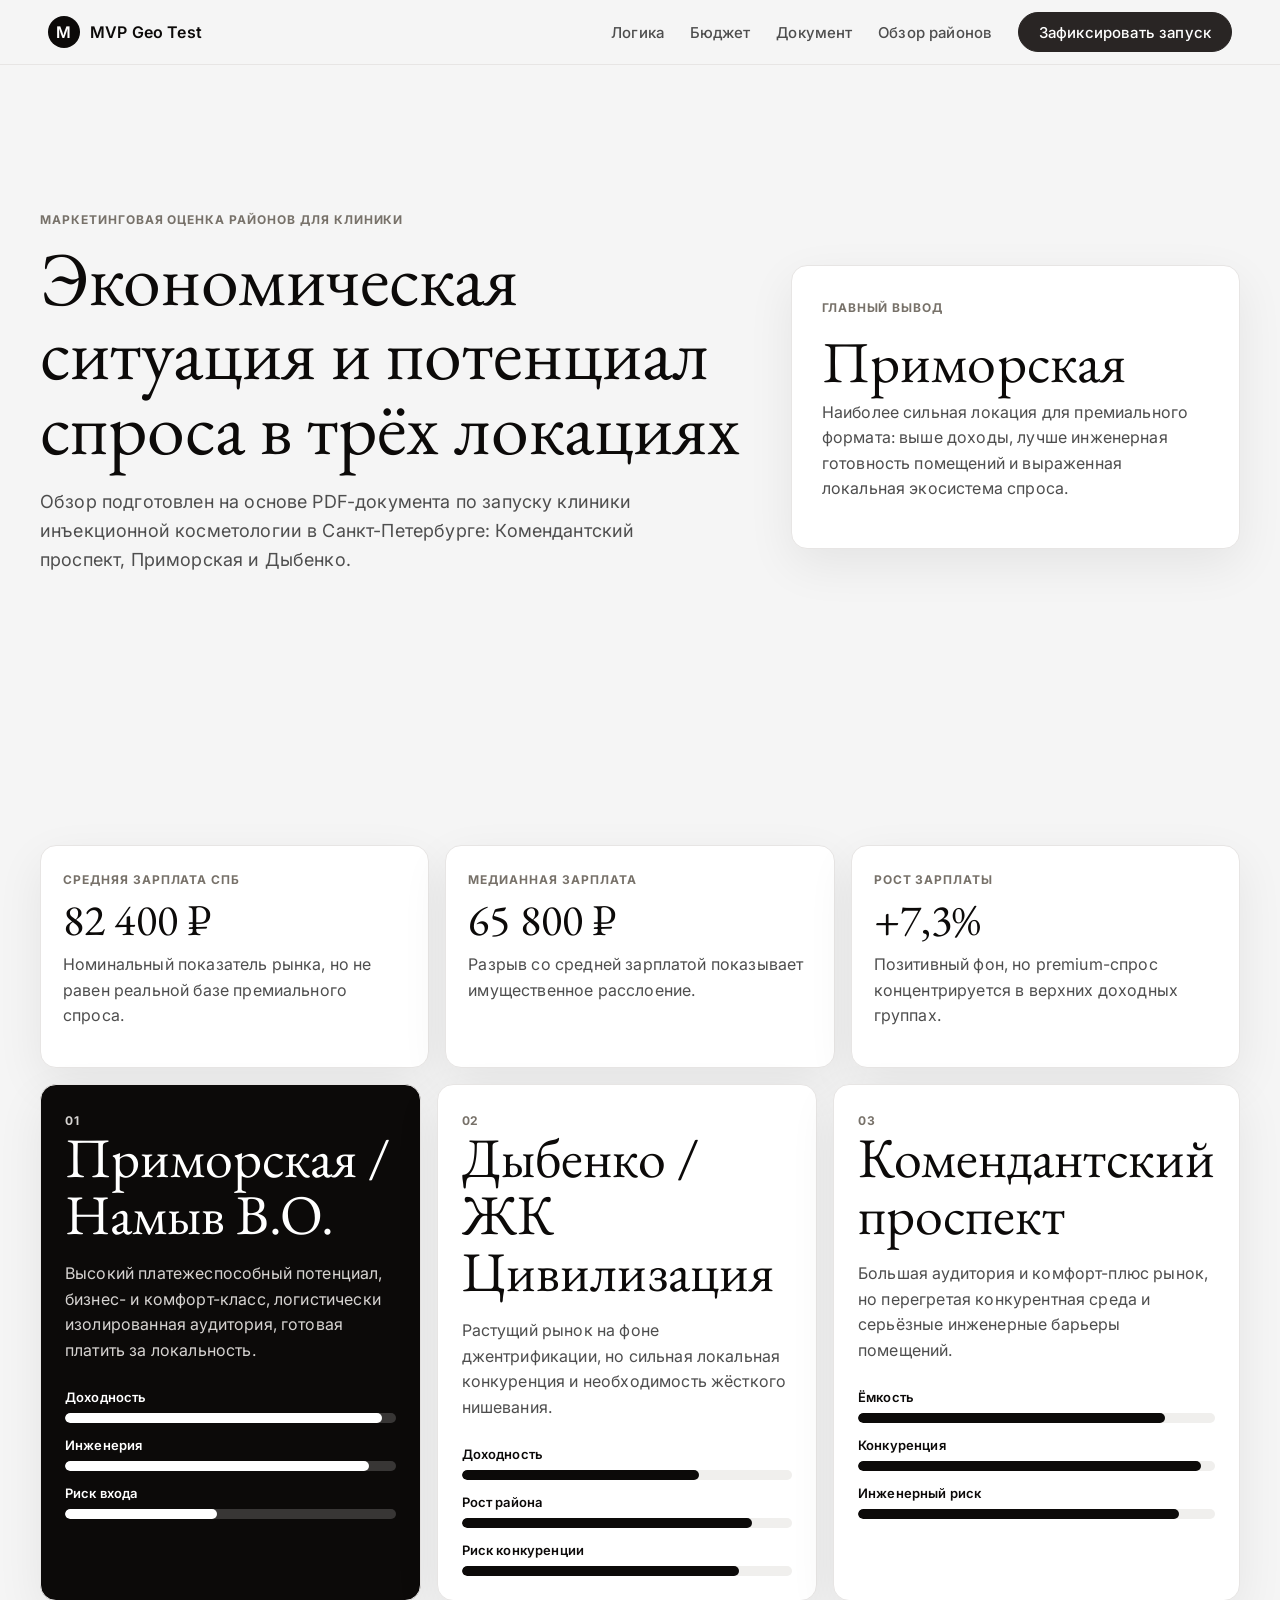
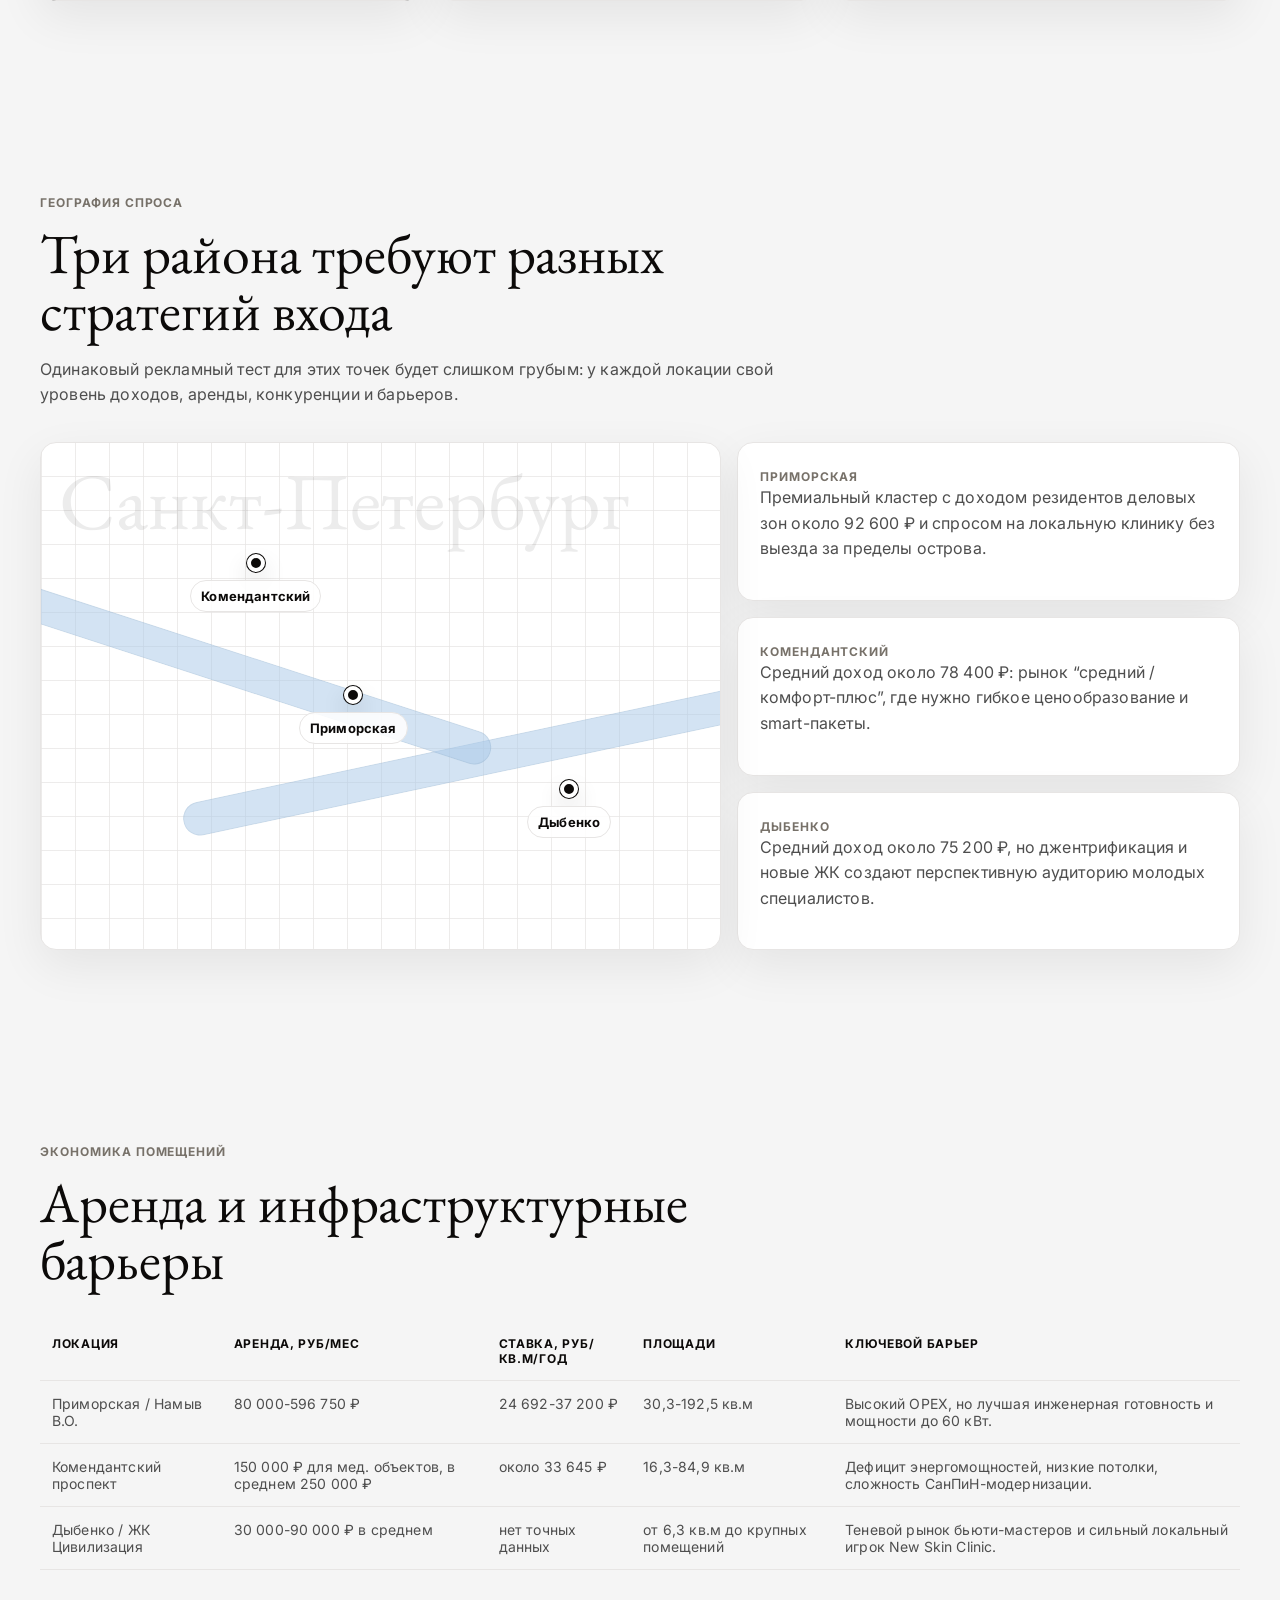
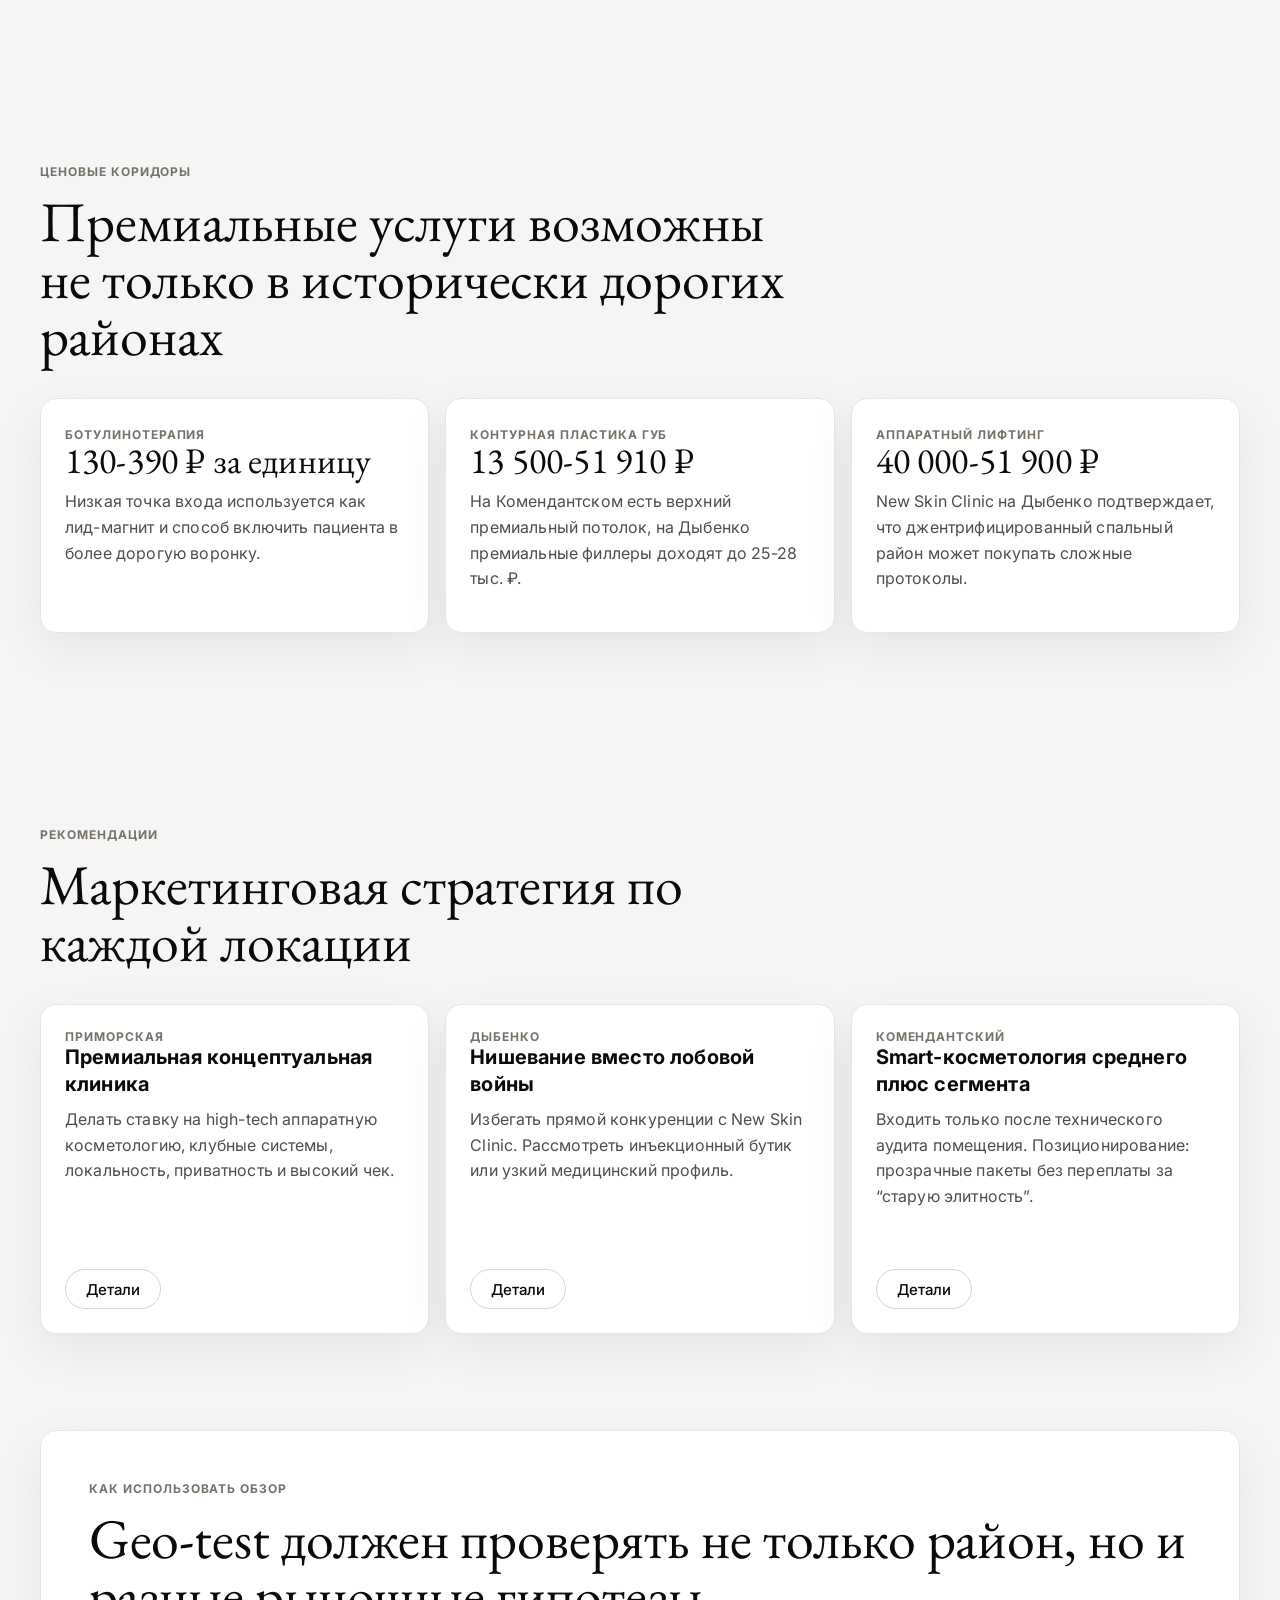
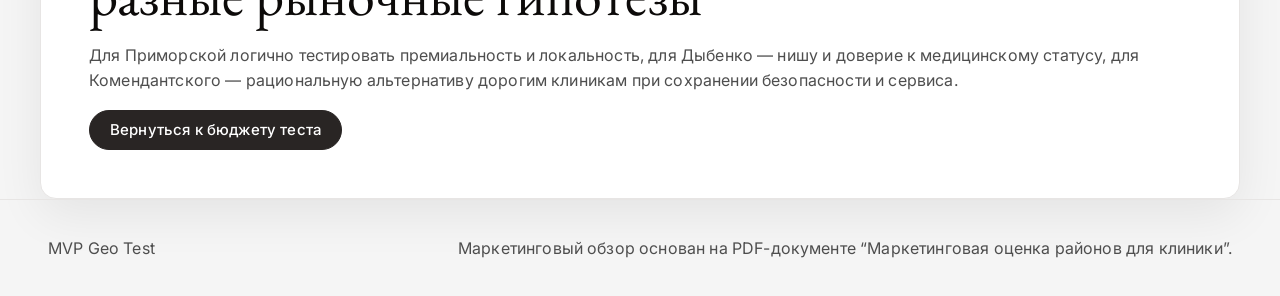
==== market-overview.html @ f010e382 "Add district market overview page" ====
<!doctype html>
<html lang="ru">
  <head>
    <meta charset="UTF-8" />
    <meta name="viewport" content="width=device-width, initial-scale=1.0" />
    <meta
      name="description"
      content="Маркетинговый обзор экономической ситуации в районах Санкт-Петербурга для запуска клиники: Комендантский проспект, Приморская, Дыбенко."
    />
    <title>Маркетинговый обзор районов | MVP Geo Test</title>
    <link rel="preconnect" href="https://fonts.googleapis.com" />
    <link rel="preconnect" href="https://fonts.gstatic.com" crossorigin />
    <link
      href="https://fonts.googleapis.com/css2?family=EB+Garamond:wght@400;500&family=Inter:wght@400;500;600;700&display=swap"
      rel="stylesheet"
    />
    <link rel="stylesheet" href="styles.css" />
  </head>
  <body>
    <header class="site-header">
      <a class="brand" href="index.html#top" aria-label="MVP Geo Test">
        <span class="brand-mark">M</span>
        <span>MVP Geo Test</span>
      </a>
      <button class="nav-toggle" type="button" aria-expanded="false" aria-controls="site-nav">
        <span></span>
        <span></span>
      </button>
      <nav id="site-nav" class="site-nav" aria-label="Главная навигация">
        <a href="index.html#logic">Логика</a>
        <a href="index.html#budget">Бюджет</a>
        <a href="index.html#project-doc">Документ</a>
        <a href="market-overview.html">Обзор районов</a>
        <a class="nav-cta" href="index.html#contact">Зафиксировать запуск</a>
      </nav>
    </header>

    <main>
      <section class="section-shell market-hero">
        <div>
          <p class="eyebrow">Маркетинговая оценка районов для клиники</p>
          <h1>Экономическая ситуация и потенциал спроса в трёх локациях</h1>
          <p class="hero-lead">
            Обзор подготовлен на основе PDF-документа по запуску клиники инъекционной косметологии
            в Санкт-Петербурге: Комендантский проспект, Приморская и Дыбенко.
          </p>
        </div>
        <aside class="market-score-card">
          <span class="badge">Главный вывод</span>
          <strong>Приморская</strong>
          <p>Наиболее сильная локация для премиального формата: выше доходы, лучше инженерная готовность помещений и выраженная локальная экосистема спроса.</p>
        </aside>
      </section>

      <section class="section-shell market-summary">
        <div class="market-kpis">
          <article>
            <span>Средняя зарплата СПб</span>
            <strong>82 400 ₽</strong>
            <p>Номинальный показатель рынка, но не равен реальной базе премиального спроса.</p>
          </article>
          <article>
            <span>Медианная зарплата</span>
            <strong>65 800 ₽</strong>
            <p>Разрыв со средней зарплатой показывает имущественное расслоение.</p>
          </article>
          <article>
            <span>Рост зарплаты</span>
            <strong>+7,3%</strong>
            <p>Позитивный фон, но premium-спрос концентрируется в верхних доходных группах.</p>
          </article>
        </div>

        <div class="district-rank">
          <article class="rank-card is-best">
            <span>01</span>
            <h2>Приморская / Намыв В.О.</h2>
            <p>Высокий платежеспособный потенциал, бизнес- и комфорт-класс, логистически изолированная аудитория, готовая платить за локальность.</p>
            <div class="rank-bars">
              <label>Доходность <i><em style="width: 96%"></em></i></label>
              <label>Инженерия <i><em style="width: 92%"></em></i></label>
              <label>Риск входа <i><em style="width: 46%"></em></i></label>
            </div>
          </article>
          <article class="rank-card">
            <span>02</span>
            <h2>Дыбенко / ЖК Цивилизация</h2>
            <p>Растущий рынок на фоне джентрификации, но сильная локальная конкуренция и необходимость жёсткого нишевания.</p>
            <div class="rank-bars">
              <label>Доходность <i><em style="width: 72%"></em></i></label>
              <label>Рост района <i><em style="width: 88%"></em></i></label>
              <label>Риск конкуренции <i><em style="width: 84%"></em></i></label>
            </div>
          </article>
          <article class="rank-card">
            <span>03</span>
            <h2>Комендантский проспект</h2>
            <p>Большая аудитория и комфорт-плюс рынок, но перегретая конкурентная среда и серьёзные инженерные барьеры помещений.</p>
            <div class="rank-bars">
              <label>Ёмкость <i><em style="width: 86%"></em></i></label>
              <label>Конкуренция <i><em style="width: 96%"></em></i></label>
              <label>Инженерный риск <i><em style="width: 90%"></em></i></label>
            </div>
          </article>
        </div>
      </section>

      <section class="section-shell market-map-section">
        <div class="section-heading">
          <p class="eyebrow">География спроса</p>
          <h2>Три района требуют разных стратегий входа</h2>
          <p>Одинаковый рекламный тест для этих точек будет слишком грубым: у каждой локации свой уровень доходов, аренды, конкуренции и барьеров.</p>
        </div>
        <div class="market-map-grid">
          <div class="spb-map market-map" aria-label="Карта районов маркетингового обзора">
            <div class="river river-main"></div>
            <div class="river river-branch"></div>
            <div class="map-pin pin-kom"><b></b><span>Комендантский</span></div>
            <div class="map-pin pin-prim"><b></b><span>Приморская</span></div>
            <div class="map-pin pin-dyb"><b></b><span>Дыбенко</span></div>
          </div>
          <div class="market-insights">
            <article>
              <span>Приморская</span>
              <p>Премиальный кластер с доходом резидентов деловых зон около 92 600 ₽ и спросом на локальную клинику без выезда за пределы острова.</p>
            </article>
            <article>
              <span>Комендантский</span>
              <p>Средний доход около 78 400 ₽: рынок “средний / комфорт-плюс”, где нужно гибкое ценообразование и smart-пакеты.</p>
            </article>
            <article>
              <span>Дыбенко</span>
              <p>Средний доход около 75 200 ₽, но джентрификация и новые ЖК создают перспективную аудиторию молодых специалистов.</p>
            </article>
          </div>
        </div>
      </section>

      <section class="section-shell market-table-section">
        <div class="section-heading">
          <p class="eyebrow">Экономика помещений</p>
          <h2>Аренда и инфраструктурные барьеры</h2>
        </div>
        <div class="table-wrap market-table">
          <table>
            <thead>
              <tr>
                <th>Локация</th>
                <th>Аренда, руб/мес</th>
                <th>Ставка, руб/кв.м/год</th>
                <th>Площади</th>
                <th>Ключевой барьер</th>
              </tr>
            </thead>
            <tbody>
              <tr>
                <td>Приморская / Намыв В.О.</td>
                <td>80 000-596 750 ₽</td>
                <td>24 692-37 200 ₽</td>
                <td>30,3-192,5 кв.м</td>
                <td>Высокий OPEX, но лучшая инженерная готовность и мощности до 60 кВт.</td>
              </tr>
              <tr>
                <td>Комендантский проспект</td>
                <td>150 000 ₽ для мед. объектов, в среднем 250 000 ₽</td>
                <td>около 33 645 ₽</td>
                <td>16,3-84,9 кв.м</td>
                <td>Дефицит энергомощностей, низкие потолки, сложность СанПиН-модернизации.</td>
              </tr>
              <tr>
                <td>Дыбенко / ЖК Цивилизация</td>
                <td>30 000-90 000 ₽ в среднем</td>
                <td>нет точных данных</td>
                <td>от 6,3 кв.м до крупных помещений</td>
                <td>Теневой рынок бьюти-мастеров и сильный локальный игрок New Skin Clinic.</td>
              </tr>
            </tbody>
          </table>
        </div>
      </section>

      <section class="section-shell market-pricing-section">
        <div class="section-heading">
          <p class="eyebrow">Ценовые коридоры</p>
          <h2>Премиальные услуги возможны не только в исторически дорогих районах</h2>
        </div>
        <div class="pricing-matrix">
          <article>
            <span>Ботулинотерапия</span>
            <h3>130-390 ₽ за единицу</h3>
            <p>Низкая точка входа используется как лид-магнит и способ включить пациента в более дорогую воронку.</p>
          </article>
          <article>
            <span>Контурная пластика губ</span>
            <h3>13 500-51 910 ₽</h3>
            <p>На Комендантском есть верхний премиальный потолок, на Дыбенко премиальные филлеры доходят до 25-28 тыс. ₽.</p>
          </article>
          <article>
            <span>Аппаратный лифтинг</span>
            <h3>40 000-51 900 ₽</h3>
            <p>New Skin Clinic на Дыбенко подтверждает, что джентрифицированный спальный район может покупать сложные протоколы.</p>
          </article>
        </div>
      </section>

      <section class="section-shell recommendations-section">
        <div class="section-heading">
          <p class="eyebrow">Рекомендации</p>
          <h2>Маркетинговая стратегия по каждой локации</h2>
        </div>
        <div class="recommendation-grid">
          <article>
            <span>Приморская</span>
            <h3>Премиальная концептуальная клиника</h3>
            <p>Делать ставку на high-tech аппаратную косметологию, клубные системы, локальность, приватность и высокий чек.</p>
            <button class="button outline" type="button" data-modal="prim-modal">Детали</button>
          </article>
          <article>
            <span>Дыбенко</span>
            <h3>Нишевание вместо лобовой войны</h3>
            <p>Избегать прямой конкуренции с New Skin Clinic. Рассмотреть инъекционный бутик или узкий медицинский профиль.</p>
            <button class="button outline" type="button" data-modal="dyb-modal">Детали</button>
          </article>
          <article>
            <span>Комендантский</span>
            <h3>Smart-косметология среднего плюс сегмента</h3>
            <p>Входить только после технического аудита помещения. Позиционирование: прозрачные пакеты без переплаты за “старую элитность”.</p>
            <button class="button outline" type="button" data-modal="kom-modal">Детали</button>
          </article>
        </div>
      </section>

      <section class="section-shell market-cta">
        <p class="eyebrow">Как использовать обзор</p>
        <h2>Geo-test должен проверять не только район, но и разные рыночные гипотезы</h2>
        <p>
          Для Приморской логично тестировать премиальность и локальность, для Дыбенко — нишу и доверие к медицинскому статусу,
          для Комендантского — рациональную альтернативу дорогим клиникам при сохранении безопасности и сервиса.
        </p>
        <a class="button primary" href="index.html#budget">Вернуться к бюджету теста</a>
      </section>
    </main>

    <footer class="footer">
      <span>MVP Geo Test</span>
      <span>Маркетинговый обзор основан на PDF-документе “Маркетинговая оценка районов для клиники”.</span>
    </footer>

    <dialog id="prim-modal">
      <button class="modal-close" type="button" data-close>×</button>
      <h3>Приморская / Намыв В.О.</h3>
      <p>Сильная ставка на премиальную косметологию оправдана из-за платежеспособной аудитории, изолированности кластера и доступности помещений с высокой электрической мощностью.</p>
    </dialog>
    <dialog id="dyb-modal">
      <button class="modal-close" type="button" data-close>×</button>
      <h3>Дыбенко / ЖК Цивилизация</h3>
      <p>Рынок растёт, но прямой заход против New Skin Clinic потребует чрезмерного рекламного давления. Безопаснее зайти через нишу и сильную медицинскую отстройку.</p>
    </dialog>
    <dialog id="kom-modal">
      <button class="modal-close" type="button" data-close>×</button>
      <h3>Комендантский проспект</h3>
      <p>Главный риск — не спрос, а цена входа и инженерные ограничения помещения. До аренды нужен аудит потолков, вентиляции, электричества и пригодности под СанПиН.</p>
    </dialog>

    <script src="script.js"></script>
  </body>
</html>
---- styles.css ----
:root {
  --ink: #0c0a09;
  --primary: #292524;
  --body: #4e4e4e;
  --muted: #777169;
  --hairline: #e7e5e4;
  --hairline-strong: #d6d3d1;
  --canvas: #f5f5f5;
  --canvas-soft: #fafafa;
  --surface: #ffffff;
  --surface-strong: #f0efed;
  --dark: #0c0a09;
  --success: #16a34a;
  --rose: #8f3939;
  --sky: #315f79;
  --mint: #427764;
  --shadow: 0 16px 48px rgba(12, 10, 9, 0.07);
}

* {
  box-sizing: border-box;
}

html {
  scroll-behavior: smooth;
}

section[id] {
  scroll-margin-top: 84px;
}

body {
  margin: 0;
  background: var(--canvas);
  color: var(--ink);
  font-family: "Inter", sans-serif;
  letter-spacing: 0.16px;
}

button,
input,
select {
  font: inherit;
}

button {
  cursor: pointer;
}

a {
  color: inherit;
  text-decoration: none;
}

.site-header {
  position: sticky;
  top: 0;
  z-index: 20;
  display: flex;
  align-items: center;
  justify-content: space-between;
  min-height: 64px;
  padding: 12px clamp(18px, 4vw, 48px);
  background: rgba(245, 245, 245, 0.92);
  border-bottom: 1px solid var(--hairline);
  backdrop-filter: blur(18px);
}

.brand,
.site-nav {
  display: flex;
  align-items: center;
}

.brand {
  gap: 10px;
  font-weight: 600;
}

.brand-mark {
  display: grid;
  width: 32px;
  height: 32px;
  place-items: center;
  color: #fff;
  background: var(--ink);
  border-radius: 999px;
}

.site-nav {
  gap: clamp(14px, 2vw, 28px);
  color: var(--body);
  font-size: 15px;
  font-weight: 500;
}

.site-nav a:hover {
  color: var(--ink);
}

.nav-cta,
.button {
  display: inline-flex;
  align-items: center;
  justify-content: center;
  min-height: 40px;
  padding: 10px 20px;
  border-radius: 999px;
  font-size: 15px;
  font-weight: 500;
  line-height: 1;
  transition: transform 160ms ease, background 160ms ease, border-color 160ms ease;
}

.nav-cta,
.button.primary {
  color: #fff;
  background: var(--primary);
  border: 1px solid var(--primary);
}

.button.outline {
  color: var(--ink);
  background: transparent;
  border: 1px solid var(--hairline-strong);
}

.nav-cta:hover,
.button:hover {
  transform: translateY(-1px);
}

.nav-toggle {
  display: none;
  width: 42px;
  height: 42px;
  padding: 0;
  background: var(--surface);
  border: 1px solid var(--hairline);
  border-radius: 999px;
}

.nav-toggle span {
  display: block;
  width: 18px;
  height: 2px;
  margin: 5px auto;
  background: var(--ink);
}

.section-shell {
  width: min(1200px, calc(100% - 36px));
  margin: 0 auto;
  padding: 96px 0;
}

.hero {
  display: grid;
  grid-template-columns: minmax(0, 1.06fr) minmax(360px, 0.94fr);
  gap: 48px;
  align-items: center;
  min-height: clamp(680px, 82vh, 820px);
}

.eyebrow,
.badge,
.label {
  color: var(--muted);
  font-size: 12px;
  font-weight: 700;
  letter-spacing: 0.96px;
  text-transform: uppercase;
}

h1,
h2,
h3,
p {
  margin-top: 0;
}

h1,
h2 {
  font-family: "EB Garamond", "Times New Roman", serif;
  font-weight: 400;
  letter-spacing: 0;
}

h1 {
  max-width: 820px;
  margin-bottom: 24px;
  font-size: clamp(42px, 7vw, 76px);
  line-height: 0.98;
}

h2 {
  margin-bottom: 18px;
  font-size: clamp(34px, 4.8vw, 56px);
  line-height: 1.02;
}

h3 {
  margin-bottom: 10px;
  font-size: 20px;
  line-height: 1.32;
}

p {
  color: var(--body);
  line-height: 1.6;
}

.hero-lead {
  max-width: 660px;
  margin-bottom: 30px;
  font-size: 18px;
}

.hero-actions,
.tabs,
.ai-grid,
.launch-form {
  display: flex;
  flex-wrap: wrap;
  gap: 12px;
}

.signal-panel,
.budget-card,
.comparison article,
.stage-detail,
.page-preview,
.cta-section,
dialog {
  background: var(--surface);
  border: 1px solid var(--hairline);
  border-radius: 16px;
  box-shadow: var(--shadow);
}

.signal-panel {
  overflow: hidden;
}

.signal-top {
  display: flex;
  justify-content: space-between;
  padding: 22px 24px;
  border-bottom: 1px solid var(--hairline);
  color: var(--muted);
  font-size: 14px;
  font-weight: 600;
}

.icon-button {
  width: 28px;
  height: 28px;
  border: 1px solid var(--hairline-strong);
  border-radius: 50%;
  background: var(--canvas-soft);
  color: var(--ink);
  font-weight: 700;
}

.signal-visual {
  position: relative;
  min-height: 270px;
  padding: 34px 24px;
  background:
    linear-gradient(90deg, rgba(231, 229, 228, 0.7) 1px, transparent 1px),
    linear-gradient(0deg, rgba(231, 229, 228, 0.7) 1px, transparent 1px),
    var(--canvas-soft);
  background-size: 32px 32px;
}

.pulse-line {
  position: absolute;
  right: 24px;
  left: 24px;
  top: 50%;
  height: 1px;
  background: var(--ink);
}

.pulse-line::before {
  position: absolute;
  inset: -50px 0 auto 0;
  height: 100px;
  content: "";
  background: linear-gradient(90deg, transparent, rgba(49, 95, 121, 0.18), transparent);
  animation: sweep 2.8s infinite ease-in-out;
}

@keyframes sweep {
  0% { transform: translateX(-60%); }
  100% { transform: translateX(60%); }
}

.bars {
  position: relative;
  z-index: 1;
  display: flex;
  align-items: center;
  justify-content: space-between;
  height: 190px;
  gap: 10px;
}

.bars i {
  display: block;
  width: 100%;
  border-radius: 999px;
  background: var(--primary);
  opacity: 0.86;
  transform-origin: center;
  animation: breathe 1.8s infinite ease-in-out alternate;
}

.bars i:nth-child(2n) {
  animation-delay: 220ms;
}

.bars i:nth-child(3n) {
  animation-delay: 440ms;
}

@keyframes breathe {
  from { transform: scaleY(0.75); }
  to { transform: scaleY(1); }
}

.metrics-grid,
.location-cards,
.comparison,
.budget-layout {
  display: grid;
  gap: 16px;
}

.metrics-grid {
  grid-template-columns: repeat(3, 1fr);
  padding: 18px;
}

.metrics-grid div,
.location-cards article {
  padding: 18px;
  background: var(--canvas-soft);
  border: 1px solid var(--hairline);
  border-radius: 12px;
}

.metrics-grid strong,
.location-cards strong {
  display: block;
  margin-bottom: 6px;
  font-size: 21px;
}

.metrics-grid span,
.location-cards span {
  color: var(--muted);
  font-size: 13px;
}

.split-section {
  display: grid;
  grid-template-columns: 0.8fr 1.2fr;
  gap: 48px;
  align-items: start;
}

.comparison {
  grid-template-columns: repeat(2, 1fr);
}

.comparison article {
  padding: 28px;
}

.comparison .featured {
  color: #fff;
  background: var(--dark);
}

.comparison .featured p,
.comparison .featured .badge {
  color: #d6d3d1;
}

.section-heading {
  max-width: 760px;
  margin-bottom: 34px;
}

.timeline {
  display: grid;
  grid-template-columns: repeat(5, 1fr);
  gap: 12px;
}

.step {
  min-height: 190px;
  padding: 20px;
  text-align: left;
  background: var(--surface);
  border: 1px solid var(--hairline);
  border-radius: 16px;
  transition: border-color 160ms ease, transform 160ms ease, background 160ms ease;
}

.step:hover,
.step.is-active {
  transform: translateY(-2px);
  border-color: var(--ink);
}

.step.is-active {
  background: var(--ink);
  color: #fff;
}

.step span {
  display: block;
  margin-bottom: 42px;
  color: var(--muted);
  font-size: 12px;
  font-weight: 700;
}

.step.is-active span,
.step.is-active small {
  color: #d6d3d1;
}

.step strong,
.step small {
  display: block;
}

.step small {
  margin-top: 10px;
  color: var(--body);
  line-height: 1.45;
}

.stage-detail {
  margin-top: 16px;
  padding: 24px;
}

.stage-detail ul {
  display: grid;
  grid-template-columns: repeat(3, 1fr);
  gap: 12px;
  padding: 0;
  margin: 18px 0 0;
  list-style: none;
}

.stage-detail li {
  padding: 14px;
  color: var(--body);
  background: var(--canvas-soft);
  border: 1px solid var(--hairline);
  border-radius: 12px;
}

.budget-layout {
  grid-template-columns: 0.78fr 1.22fr;
  align-items: stretch;
}

.budget-card {
  padding: 28px;
}

.total-card strong {
  display: block;
  margin: 10px 0;
  font-family: "EB Garamond", serif;
  font-size: 54px;
  font-weight: 400;
}

.total-card label {
  display: block;
  margin: 26px 0 12px;
  font-weight: 600;
}

input[type="range"] {
  width: 100%;
  accent-color: var(--ink);
}

.confidence-meter {
  display: grid;
  gap: 10px;
  padding: 16px;
  margin: 18px 0 4px;
  background: var(--canvas-soft);
  border: 1px solid var(--hairline);
  border-radius: 12px;
}

.confidence-meter div {
  display: flex;
  align-items: center;
  justify-content: space-between;
  gap: 12px;
  color: var(--muted);
  font-size: 13px;
}

.confidence-meter b {
  color: var(--ink);
}

.confidence-meter i {
  display: block;
  height: 10px;
  overflow: hidden;
  background: var(--surface-strong);
  border-radius: 999px;
}

.confidence-meter em {
  display: block;
  width: 30%;
  height: 100%;
  background: var(--ink);
  border-radius: inherit;
  transition: width 180ms ease;
}

.slider-row {
  display: flex;
  justify-content: space-between;
  color: var(--muted);
  font-size: 13px;
}

.toggle-row {
  display: flex;
  align-items: center;
  gap: 10px;
  margin-top: 22px;
  padding: 14px;
  background: var(--canvas-soft);
  border: 1px solid var(--hairline);
  border-radius: 12px;
  cursor: pointer;
}

.toggle-row input {
  width: 18px;
  height: 18px;
  accent-color: var(--ink);
}

.target-options {
  padding: 0 14px 14px;
  background: var(--canvas-soft);
  border: 1px solid var(--hairline);
  border-top: 0;
  border-radius: 0 0 12px 12px;
}

.budget-bars {
  display: grid;
  gap: 14px;
}

.budget-row {
  display: grid;
  grid-template-columns: 180px 1fr 110px;
  gap: 16px;
  align-items: center;
  padding: 20px;
  background: var(--surface);
  border: 1px solid var(--hairline);
  border-radius: 16px;
}

.budget-row div {
  height: 12px;
  overflow: hidden;
  background: var(--surface-strong);
  border-radius: 999px;
}

.budget-row i {
  display: block;
  width: 20%;
  height: 100%;
  background: var(--ink);
  border-radius: inherit;
  transition: width 180ms ease;
}

.budget-row b {
  text-align: right;
}

.budget-row.is-muted {
  color: var(--muted);
  background: var(--canvas-soft);
}

.budget-row.is-muted i {
  width: 0%;
  background: var(--hairline-strong);
}

.geo-layout {
  display: grid;
  grid-template-columns: 0.78fr 1.22fr;
  gap: 16px;
  margin-top: 16px;
}

.location-cards {
  grid-template-columns: 1fr;
}

.spb-map {
  position: relative;
  min-height: 330px;
  overflow: hidden;
  background:
    linear-gradient(90deg, rgba(231, 229, 228, 0.75) 1px, transparent 1px),
    linear-gradient(0deg, rgba(231, 229, 228, 0.75) 1px, transparent 1px),
    var(--surface);
  background-size: 34px 34px;
  border: 1px solid var(--hairline);
  border-radius: 16px;
  box-shadow: var(--shadow);
}

.spb-map::before {
  position: absolute;
  inset: 18px;
  content: "Санкт-Петербург";
  color: rgba(12, 10, 9, 0.08);
  font-family: "EB Garamond", serif;
  font-size: clamp(42px, 7vw, 80px);
  line-height: 1;
}

.river {
  position: absolute;
  height: 34px;
  background: rgba(168, 200, 232, 0.5);
  border: 1px solid rgba(49, 95, 121, 0.08);
  border-radius: 999px;
}

.river-main {
  right: -8%;
  bottom: 34%;
  left: 20%;
  transform: rotate(-12deg);
}

.river-branch {
  top: 42%;
  right: 32%;
  left: -8%;
  transform: rotate(18deg);
}

.map-pin {
  position: absolute;
  display: grid;
  gap: 8px;
  justify-items: center;
  color: var(--ink);
  font-size: 13px;
  font-weight: 700;
}

.map-pin b {
  width: 18px;
  height: 18px;
  background: var(--ink);
  border: 4px solid #fff;
  border-radius: 50%;
  box-shadow: 0 0 0 1px var(--ink), 0 12px 24px rgba(12, 10, 9, 0.16);
}

.map-pin span {
  padding: 7px 10px;
  background: rgba(255, 255, 255, 0.88);
  border: 1px solid var(--hairline);
  border-radius: 999px;
  white-space: nowrap;
}

.pin-kom {
  top: 22%;
  left: 22%;
}

.pin-prim {
  top: 48%;
  left: 38%;
}

.pin-dyb {
  right: 16%;
  bottom: 22%;
}

.target-benefits {
  display: grid;
  grid-template-columns: 220px 1fr;
  gap: 18px;
  margin-top: 16px;
  padding: 22px;
  background:
    radial-gradient(circle at 92% 20%, rgba(167, 229, 211, 0.32), transparent 24%),
    var(--surface);
  border: 1px solid var(--hairline);
  border-radius: 16px;
  box-shadow: var(--shadow);
}

.target-benefits p:last-child {
  margin-bottom: 0;
}

.district-link-card {
  display: block;
  margin-top: 16px;
  padding: 22px;
  background: var(--ink);
  border: 1px solid var(--ink);
  border-radius: 16px;
  box-shadow: var(--shadow);
}

.district-link-card,
.district-link-card p,
.district-link-card .badge {
  color: #fff;
}

.district-link-card strong {
  display: block;
  margin: 10px 0;
  font-size: 22px;
  line-height: 1.25;
}

.district-link-card p {
  margin-bottom: 0;
  opacity: 0.78;
}

.budget-impact {
  margin-top: 64px;
}

.impact-grid {
  display: grid;
  grid-template-columns: repeat(3, 1fr);
  gap: 16px;
}

.impact-grid article {
  min-height: 220px;
  padding: 22px;
  background: var(--surface);
  border: 1px solid var(--hairline);
  border-radius: 16px;
  box-shadow: var(--shadow);
}

.impact-grid span {
  color: var(--muted);
  font-size: 12px;
  font-weight: 700;
  letter-spacing: 0.96px;
}

.ai-section {
  display: grid;
  grid-template-columns: 1fr 1fr;
  gap: 42px;
  align-items: center;
}

.ai-grid {
  display: grid;
  grid-template-columns: repeat(3, 1fr);
}

.ai-grid button,
.tab {
  min-height: 88px;
  padding: 18px;
  background: var(--surface);
  border: 1px solid var(--hairline);
  border-radius: 16px;
  font-weight: 600;
}

.ai-grid button:hover,
.tab:hover,
.tab.is-active {
  border-color: var(--ink);
}

.tab {
  min-height: 44px;
  border-radius: 999px;
}

.tab.is-active {
  color: #fff;
  background: var(--ink);
}

.page-preview {
  min-height: 420px;
  margin-top: 16px;
  padding: 24px;
}

.preview-frame {
  overflow: hidden;
  border: 1px solid var(--hairline);
  border-radius: 14px;
}

.preview-top {
  display: flex;
  gap: 7px;
  padding: 14px;
  border-bottom: 1px solid var(--hairline);
  background: var(--canvas-soft);
}

.preview-dot {
  width: 10px;
  height: 10px;
  border-radius: 50%;
  background: var(--hairline-strong);
}

.preview-body {
  display: grid;
  grid-template-columns: 1fr 0.8fr;
  gap: 24px;
  padding: 28px;
}

.preview-block {
  min-height: 160px;
  padding: 22px;
  background: var(--canvas-soft);
  border: 1px solid var(--hairline);
  border-radius: 14px;
}

.mini-chart {
  display: flex;
  align-items: end;
  gap: 8px;
  height: 150px;
  margin-top: 20px;
}

.mini-chart i {
  width: 100%;
  background: var(--primary);
  border-radius: 999px 999px 0 0;
}

.project-doc {
  padding-top: 48px;
}

.doc-hero,
.doc-flow,
.doc-grid,
.doc-columns,
.scope-matrix,
.wbs-grid,
.doc-budget-cards,
.role-grid,
.risk-board,
.acceptance-grid {
  display: grid;
  gap: 16px;
}

.doc-hero {
  grid-template-columns: 1.25fr 0.75fr;
  align-items: stretch;
  margin-bottom: 16px;
}

.doc-passport,
.doc-card,
.doc-flow article,
.doc-section,
.client-wording,
.wbs-grid article,
.doc-budget-cards article,
.role-grid article,
.risk-board article {
  background: var(--surface);
  border: 1px solid var(--hairline);
  border-radius: 16px;
  box-shadow: var(--shadow);
}

.doc-passport {
  padding: 26px;
}

.doc-passport strong {
  display: block;
  margin: 16px 0 8px;
  font-family: "EB Garamond", serif;
  font-size: 46px;
  font-weight: 400;
  line-height: 1;
}

.doc-flow {
  grid-template-columns: repeat(3, 1fr);
  margin-bottom: 16px;
}

.doc-flow article {
  position: relative;
  min-height: 220px;
  padding: 24px;
  overflow: hidden;
}

.doc-flow article::after {
  position: absolute;
  right: -28px;
  bottom: -28px;
  width: 120px;
  height: 120px;
  content: "";
  background: radial-gradient(circle, rgba(168, 200, 232, 0.42), transparent 68%);
}

.doc-flow span,
.wbs-grid span,
.risk-board span {
  color: var(--muted);
  font-size: 12px;
  font-weight: 700;
  letter-spacing: 0.96px;
  text-transform: uppercase;
}

.doc-grid {
  grid-template-columns: repeat(3, 1fr);
  margin-bottom: 18px;
}

.doc-card {
  padding: 22px;
}

.doc-section {
  margin-top: 12px;
  overflow: hidden;
}

.doc-section summary {
  display: flex;
  align-items: center;
  justify-content: space-between;
  gap: 18px;
  padding: 22px 24px;
  font-weight: 700;
  list-style: none;
  cursor: pointer;
}

.doc-section summary::-webkit-details-marker {
  display: none;
}

.doc-section summary::after {
  display: grid;
  width: 28px;
  height: 28px;
  flex: 0 0 auto;
  place-items: center;
  content: "+";
  border: 1px solid var(--hairline-strong);
  border-radius: 50%;
  color: var(--ink);
}

.doc-section[open] summary::after {
  content: "-";
}

.doc-section-body {
  padding: 0 24px 24px;
  border-top: 1px solid var(--hairline);
}

.doc-section-body > p:first-child {
  margin-top: 22px;
}

.doc-columns,
.scope-matrix {
  grid-template-columns: repeat(2, 1fr);
}

.doc-columns > div,
.scope-matrix > div {
  padding: 18px;
  background: var(--canvas-soft);
  border: 1px solid var(--hairline);
  border-radius: 14px;
}

.check-list {
  display: grid;
  gap: 10px;
  padding: 0;
  margin: 14px 0 0;
  color: var(--body);
  line-height: 1.5;
  list-style: none;
}

.check-list li {
  position: relative;
  padding-left: 22px;
}

.check-list li::before {
  position: absolute;
  left: 0;
  content: "•";
  color: var(--ink);
  font-weight: 700;
}

.muted-list li::before {
  color: var(--muted);
}

.table-wrap {
  overflow-x: auto;
}

table {
  width: 100%;
  min-width: 720px;
  border-collapse: collapse;
  color: var(--body);
  font-size: 14px;
}

th,
td {
  padding: 14px 12px;
  text-align: left;
  border-bottom: 1px solid var(--hairline);
  vertical-align: top;
}

th {
  color: var(--ink);
  font-size: 12px;
  font-weight: 700;
  letter-spacing: 0.72px;
  text-transform: uppercase;
}

.wbs-grid {
  grid-template-columns: repeat(4, 1fr);
  padding-top: 22px;
}

.wbs-grid article,
.doc-budget-cards article,
.role-grid article,
.risk-board article {
  padding: 18px;
  box-shadow: none;
}

.wbs-grid article:nth-child(7) {
  grid-column: span 2;
}

.doc-budget-cards {
  grid-template-columns: repeat(4, 1fr);
  margin-top: 16px;
}

.doc-budget-cards span {
  color: var(--muted);
  font-size: 13px;
}

.doc-budget-cards strong {
  display: block;
  margin: 8px 0;
  font-size: 28px;
}

.doc-note {
  margin: 18px 0 0;
  padding: 16px;
  background: var(--canvas-soft);
  border: 1px solid var(--hairline);
  border-radius: 12px;
}

.role-grid,
.risk-board {
  grid-template-columns: repeat(4, 1fr);
  margin: 22px 0 16px;
}

.risk-board article:nth-child(4) {
  color: #fff;
  background: var(--ink);
}

.risk-board article:nth-child(4) p,
.risk-board article:nth-child(4) span {
  color: #d6d3d1;
}

.acceptance-grid {
  grid-template-columns: repeat(3, 1fr);
  padding: 22px 0 16px;
}

.acceptance-grid span {
  padding: 16px;
  color: var(--body);
  background: var(--canvas-soft);
  border: 1px solid var(--hairline);
  border-radius: 12px;
  line-height: 1.45;
}

.client-wording {
  margin-top: 18px;
  padding: 28px;
  background:
    radial-gradient(circle at 84% 20%, rgba(244, 197, 168, 0.28), transparent 28%),
    var(--surface);
}

.market-hero {
  display: grid;
  grid-template-columns: 1.22fr 0.78fr;
  gap: 48px;
  align-items: center;
  min-height: clamp(620px, 76vh, 760px);
}

.market-score-card,
.market-kpis article,
.rank-card,
.market-insights article,
.pricing-matrix article,
.recommendation-grid article,
.market-cta {
  background: var(--surface);
  border: 1px solid var(--hairline);
  border-radius: 16px;
  box-shadow: var(--shadow);
}

.market-score-card {
  padding: 30px;
}

.market-score-card strong {
  display: block;
  margin: 18px 0 10px;
  font-family: "EB Garamond", serif;
  font-size: 58px;
  font-weight: 400;
  line-height: 0.96;
}

.market-kpis,
.district-rank,
.market-map-grid,
.pricing-matrix,
.recommendation-grid {
  display: grid;
  gap: 16px;
}

.market-kpis {
  grid-template-columns: repeat(3, 1fr);
  margin-bottom: 16px;
}

.market-kpis article {
  padding: 22px;
}

.market-kpis span,
.rank-card span,
.market-insights span,
.pricing-matrix span,
.recommendation-grid span {
  color: var(--muted);
  font-size: 12px;
  font-weight: 700;
  letter-spacing: 0.96px;
  text-transform: uppercase;
}

.market-kpis strong {
  display: block;
  margin: 10px 0;
  font-family: "EB Garamond", serif;
  font-size: 44px;
  font-weight: 400;
  line-height: 1;
}

.district-rank {
  grid-template-columns: repeat(3, 1fr);
}

.rank-card {
  min-height: 390px;
  padding: 24px;
}

.rank-card.is-best {
  color: #fff;
  background: var(--ink);
}

.rank-card.is-best p,
.rank-card.is-best span {
  color: #d6d3d1;
}

.rank-bars {
  display: grid;
  gap: 14px;
  margin-top: 26px;
}

.rank-bars label {
  display: grid;
  gap: 8px;
  color: inherit;
  font-size: 13px;
  font-weight: 600;
}

.rank-bars i {
  display: block;
  height: 10px;
  overflow: hidden;
  background: var(--surface-strong);
  border-radius: 999px;
}

.rank-card.is-best .rank-bars i {
  background: rgba(255, 255, 255, 0.18);
}

.rank-bars em {
  display: block;
  height: 100%;
  background: currentColor;
  border-radius: inherit;
}

.market-map-grid {
  grid-template-columns: 1.15fr 0.85fr;
  align-items: stretch;
}

.market-map {
  min-height: 420px;
}

.market-insights {
  display: grid;
  gap: 16px;
}

.market-insights article {
  padding: 22px;
}

.market-table table {
  min-width: 920px;
}

.pricing-matrix {
  grid-template-columns: repeat(3, 1fr);
}

.pricing-matrix article,
.recommendation-grid article {
  padding: 24px;
}

.pricing-matrix h3 {
  font-family: "EB Garamond", serif;
  font-size: 36px;
  font-weight: 400;
  line-height: 1;
}

.recommendation-grid {
  grid-template-columns: repeat(3, 1fr);
}

.recommendation-grid article {
  display: flex;
  min-height: 330px;
  flex-direction: column;
  align-items: flex-start;
}

.recommendation-grid .button {
  margin-top: auto;
}

.market-cta {
  padding: 48px;
}

.cta-section {
  padding: 48px;
}

.launch-form label {
  display: grid;
  flex: 1 1 220px;
  gap: 8px;
  color: var(--muted);
  font-size: 13px;
  font-weight: 600;
}

.launch-form input,
.launch-form select {
  height: 44px;
  padding: 0 14px;
  background: var(--canvas-soft);
  border: 1px solid var(--hairline-strong);
  border-radius: 8px;
}

.launch-form .button {
  align-self: end;
}

.footer {
  display: flex;
  justify-content: space-between;
  gap: 24px;
  padding: 38px clamp(18px, 4vw, 48px);
  color: var(--body);
  border-top: 1px solid var(--hairline);
}

.tooltip {
  position: fixed;
  z-index: 50;
  max-width: 260px;
  padding: 10px 12px;
  color: #fff;
  background: var(--ink);
  border-radius: 8px;
  font-size: 13px;
  line-height: 1.4;
  opacity: 0;
  pointer-events: none;
  transform: translateY(8px);
  transition: opacity 120ms ease, transform 120ms ease;
}

.tooltip.is-visible {
  opacity: 1;
  transform: translateY(0);
}

dialog {
  width: min(520px, calc(100% - 32px));
  padding: 30px;
  color: var(--ink);
}

dialog::backdrop {
  background: rgba(12, 10, 9, 0.42);
  backdrop-filter: blur(3px);
}

.modal-close {
  position: absolute;
  top: 14px;
  right: 14px;
  width: 34px;
  height: 34px;
  background: var(--canvas-soft);
  border: 1px solid var(--hairline);
  border-radius: 50%;
  font-size: 22px;
  line-height: 1;
}

@media (max-width: 940px) {
  .hero,
  .market-hero,
  .split-section,
  .budget-layout,
  .geo-layout,
  .market-map-grid,
  .ai-section,
  .doc-hero,
  .doc-columns,
  .scope-matrix {
    grid-template-columns: 1fr;
  }

  .timeline,
  .ai-grid,
  .impact-grid,
  .market-kpis,
  .district-rank,
  .pricing-matrix,
  .recommendation-grid,
  .doc-flow,
  .doc-grid,
  .doc-budget-cards,
  .role-grid,
  .risk-board,
  .acceptance-grid {
    grid-template-columns: repeat(2, 1fr);
  }

  .wbs-grid {
    grid-template-columns: repeat(2, 1fr);
  }

  .target-benefits {
    grid-template-columns: 1fr;
  }

  .preview-body {
    grid-template-columns: 1fr;
  }
}

@media (max-width: 760px) {
  .nav-toggle {
    display: block;
  }

  .site-nav {
    position: fixed;
    inset: 64px 12px auto 12px;
    display: none;
    flex-direction: column;
    align-items: stretch;
    padding: 18px;
    background: var(--surface);
    border: 1px solid var(--hairline);
    border-radius: 16px;
    box-shadow: var(--shadow);
  }

  .site-nav.is-open {
    display: flex;
  }

  .section-shell {
    padding: 64px 0;
  }

  .hero {
    min-height: auto;
  }

  .signal-panel {
    min-width: 0;
  }

  .comparison,
  .timeline,
  .stage-detail ul,
  .location-cards,
  .impact-grid,
  .market-kpis,
  .district-rank,
  .pricing-matrix,
  .recommendation-grid,
  .metrics-grid,
  .ai-grid,
  .doc-flow,
  .doc-grid,
  .wbs-grid,
  .doc-budget-cards,
  .role-grid,
  .risk-board,
  .acceptance-grid {
    grid-template-columns: 1fr;
  }

  .wbs-grid article:nth-child(7) {
    grid-column: auto;
  }

  .doc-section summary {
    align-items: flex-start;
    padding: 18px;
  }

  .doc-section-body {
    padding: 0 18px 18px;
  }

  .budget-row {
    grid-template-columns: 1fr;
  }

  .budget-row b {
    text-align: left;
  }

  .cta-section {
    padding: 28px;
  }

  .footer {
    flex-direction: column;
  }
}
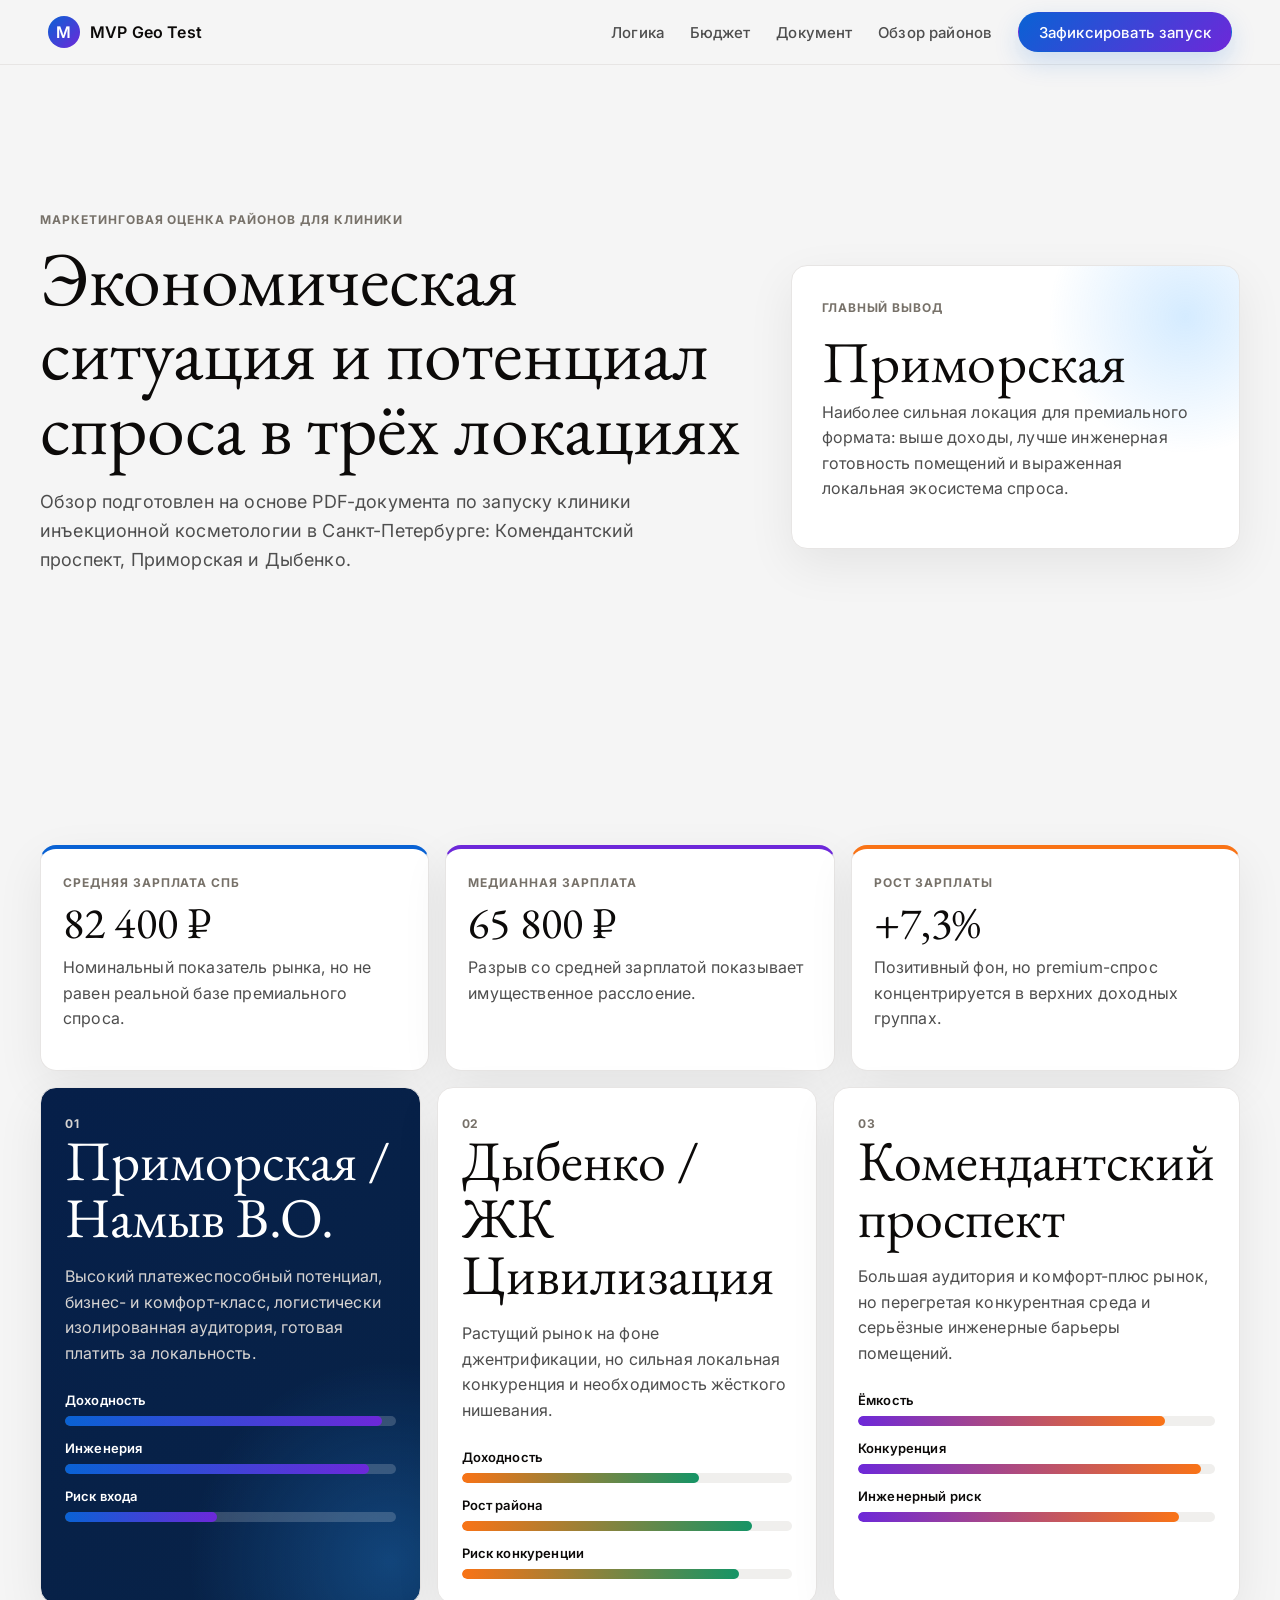
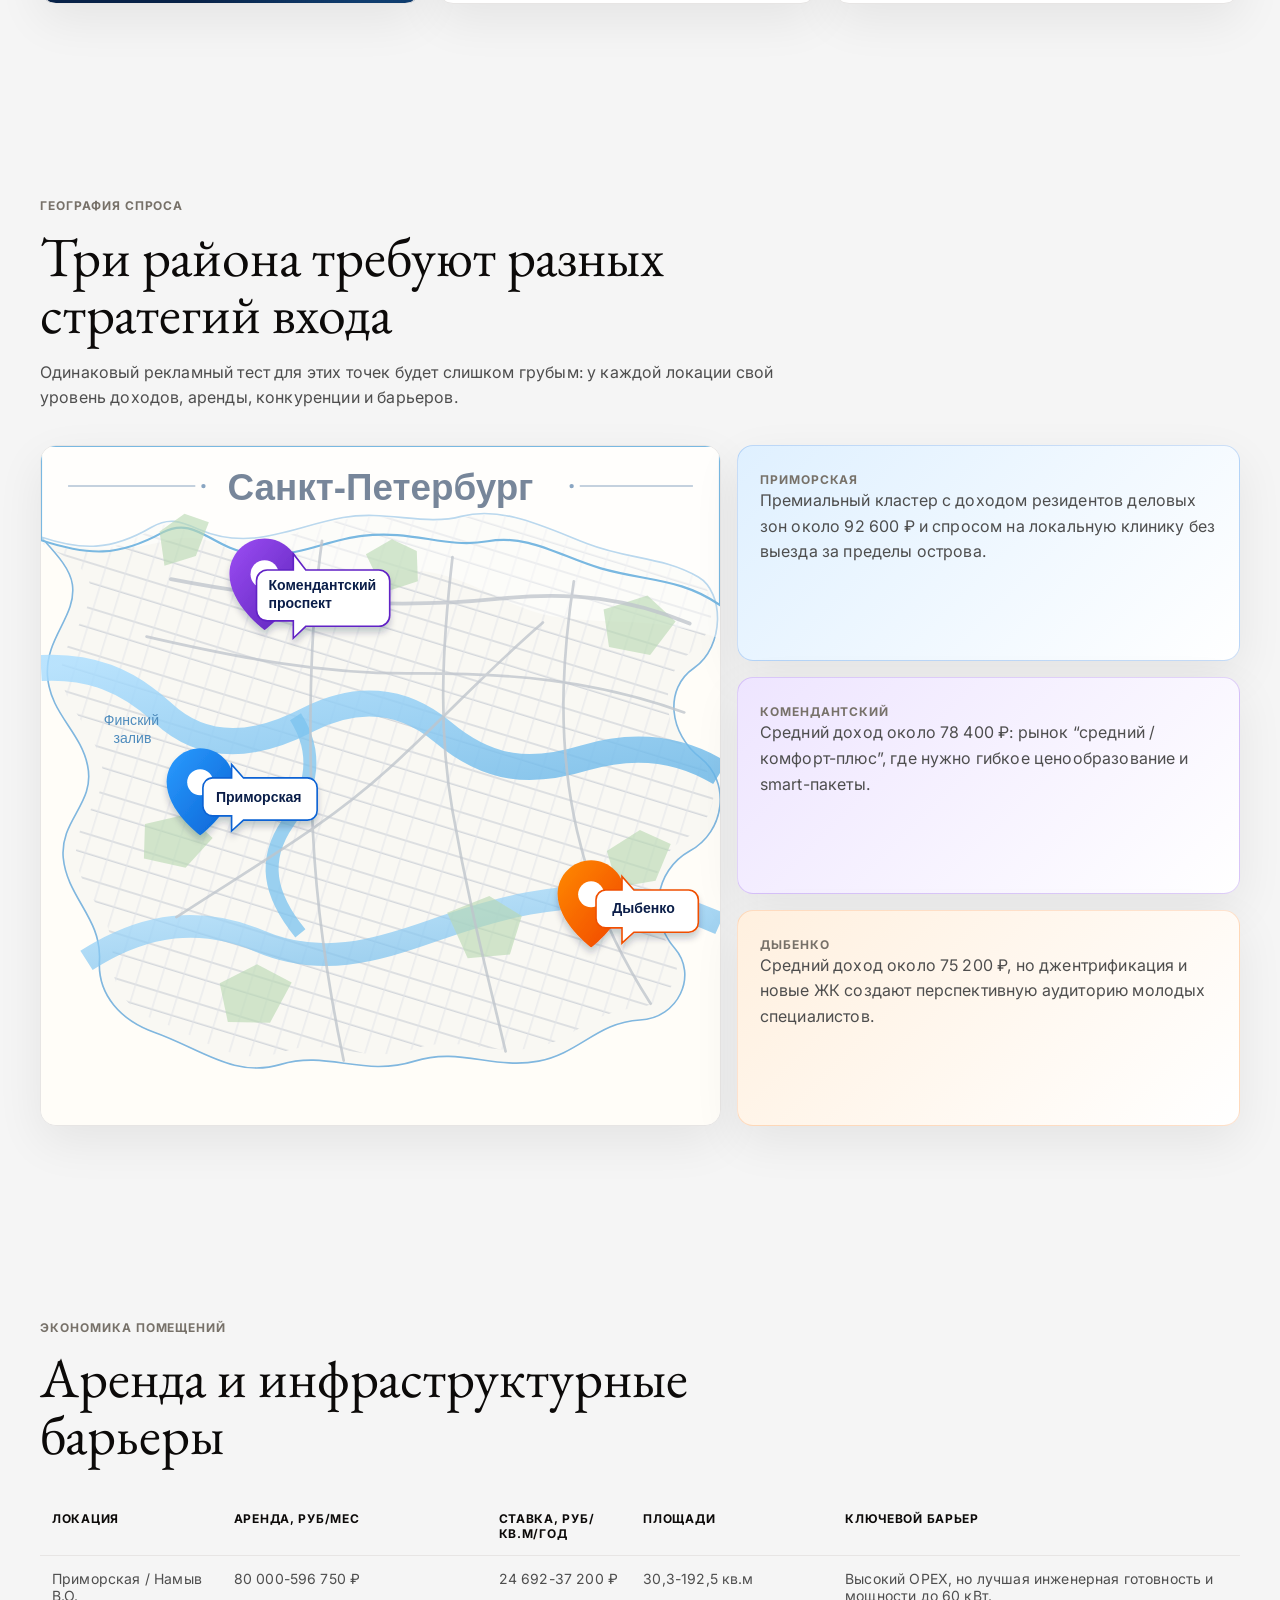
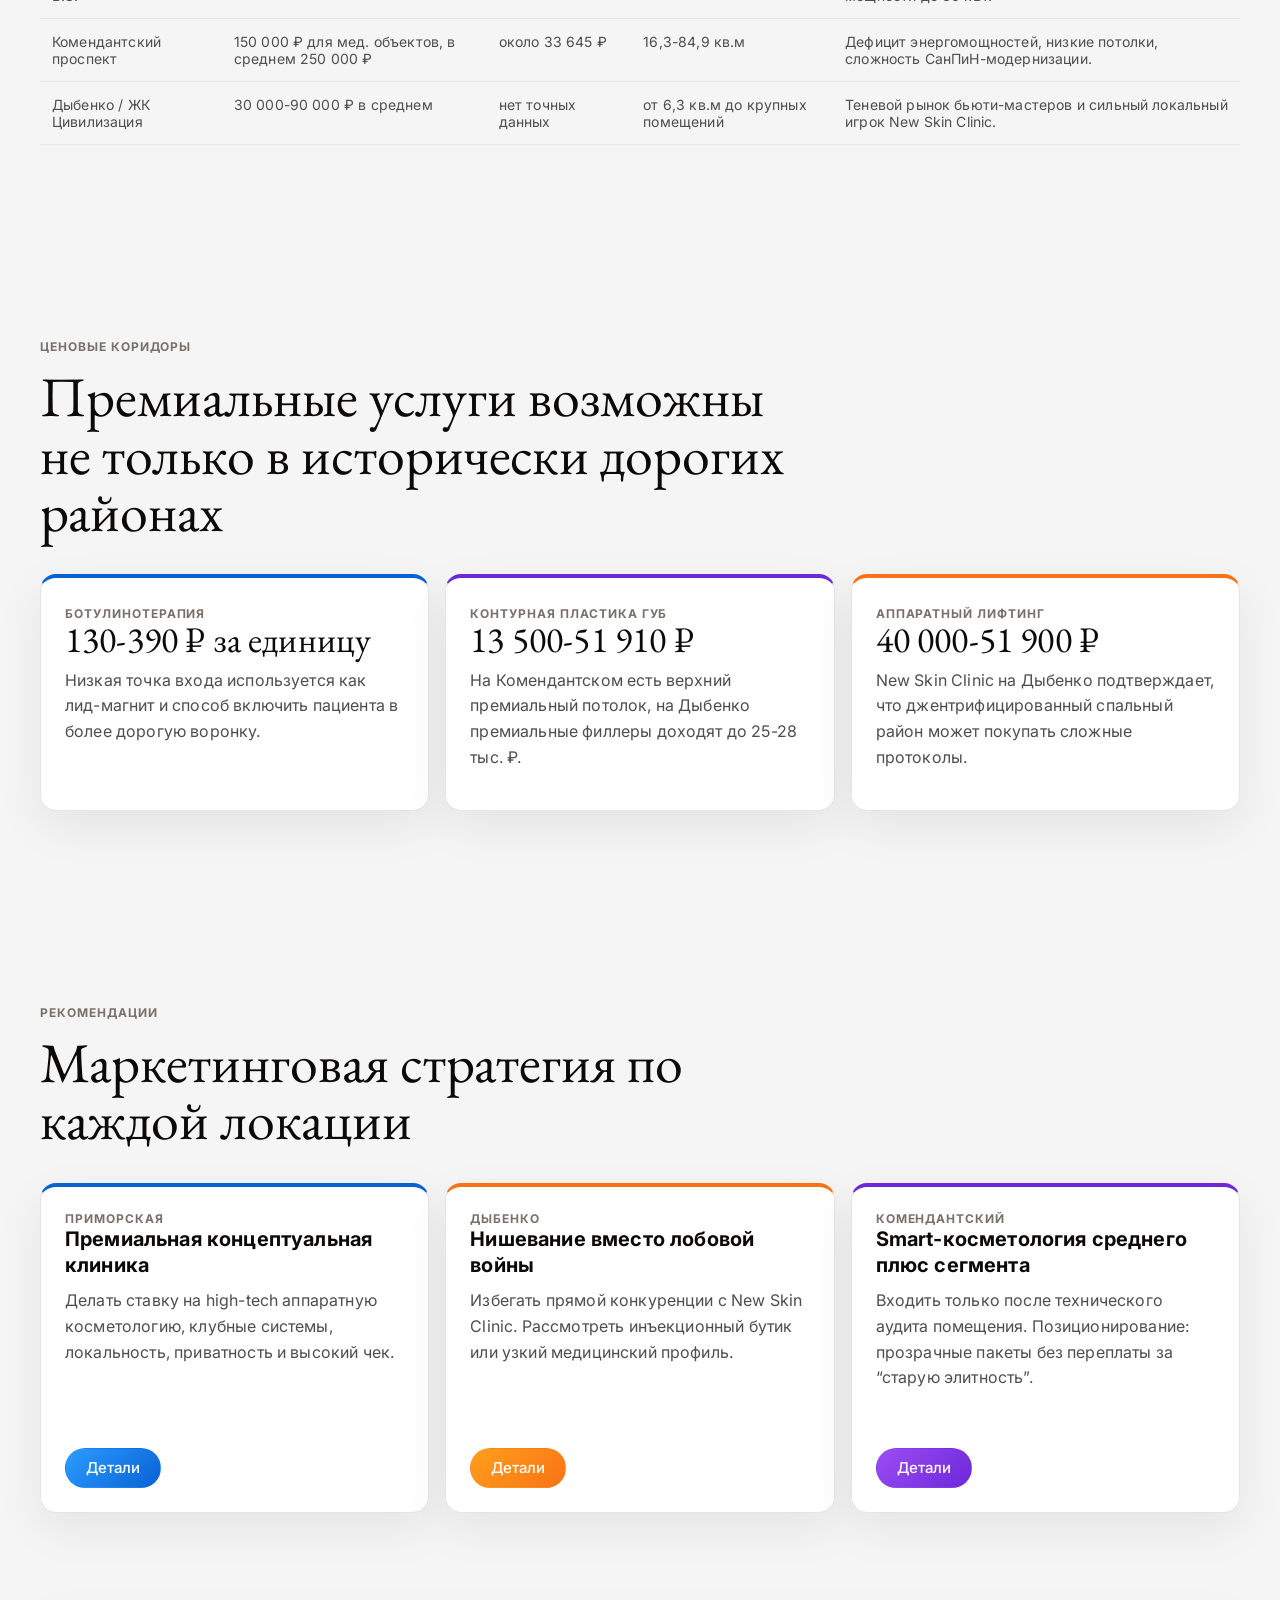
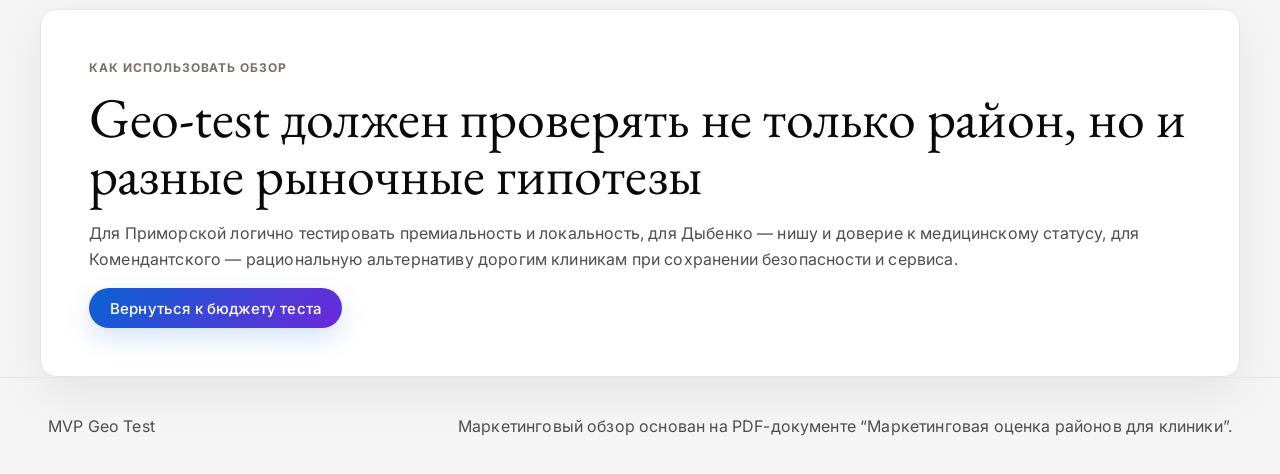
==== commit 53c7ef5f: "Add colorful map and accent styling" ====
--- a/market-overview.html
+++ b/market-overview.html
@@ -112,12 +112,8 @@
           <p>Одинаковый рекламный тест для этих точек будет слишком грубым: у каждой локации свой уровень доходов, аренды, конкуренции и барьеров.</p>
         </div>
         <div class="market-map-grid">
-          <div class="spb-map market-map" aria-label="Карта районов маркетингового обзора">
-            <div class="river river-main"></div>
-            <div class="river river-branch"></div>
-            <div class="map-pin pin-kom"><b></b><span>Комендантский</span></div>
-            <div class="map-pin pin-prim"><b></b><span>Приморская</span></div>
-            <div class="map-pin pin-dyb"><b></b><span>Дыбенко</span></div>
+          <div class="map-image-card market-map" aria-label="Карта районов маркетингового обзора">
+            <img src="assets/spb-district-map.svg" alt="Карта Санкт-Петербурга с районами Комендантский проспект, Приморская и Дыбенко" />
           </div>
           <div class="market-insights">
             <article>
@@ -213,19 +209,19 @@
             <span>Приморская</span>
             <h3>Премиальная концептуальная клиника</h3>
             <p>Делать ставку на high-tech аппаратную косметологию, клубные системы, локальность, приватность и высокий чек.</p>
-            <button class="button outline" type="button" data-modal="prim-modal">Детали</button>
+            <button class="button accent-blue" type="button" data-modal="prim-modal">Детали</button>
           </article>
           <article>
             <span>Дыбенко</span>
             <h3>Нишевание вместо лобовой войны</h3>
             <p>Избегать прямой конкуренции с New Skin Clinic. Рассмотреть инъекционный бутик или узкий медицинский профиль.</p>
-            <button class="button outline" type="button" data-modal="dyb-modal">Детали</button>
+            <button class="button accent-orange" type="button" data-modal="dyb-modal">Детали</button>
           </article>
           <article>
             <span>Комендантский</span>
             <h3>Smart-косметология среднего плюс сегмента</h3>
             <p>Входить только после технического аудита помещения. Позиционирование: прозрачные пакеты без переплаты за “старую элитность”.</p>
-            <button class="button outline" type="button" data-modal="kom-modal">Детали</button>
+            <button class="button accent-purple" type="button" data-modal="kom-modal">Детали</button>
           </article>
         </div>
       </section>
--- a/styles.css
+++ b/styles.css
@@ -11,6 +11,14 @@
   --surface-strong: #f0efed;
   --dark: #0c0a09;
   --success: #16a34a;
+  --blue: #0962d4;
+  --blue-soft: #dff0ff;
+  --purple: #6d28d9;
+  --purple-soft: #eee5ff;
+  --orange: #f97316;
+  --orange-soft: #fff0df;
+  --green: #159466;
+  --green-soft: #dcf7ec;
   --rose: #8f3939;
   --sky: #315f79;
   --mint: #427764;
@@ -83,7 +91,7 @@
   height: 32px;
   place-items: center;
   color: #fff;
-  background: var(--ink);
+  background: linear-gradient(135deg, var(--blue), var(--purple));
   border-radius: 999px;
 }
 
@@ -115,14 +123,39 @@
 .nav-cta,
 .button.primary {
   color: #fff;
-  background: var(--primary);
-  border: 1px solid var(--primary);
+  background: linear-gradient(135deg, var(--blue), var(--purple));
+  border: 1px solid transparent;
+  box-shadow: 0 10px 26px rgba(9, 98, 212, 0.18);
 }
 
 .button.outline {
   color: var(--ink);
   background: transparent;
   border: 1px solid var(--hairline-strong);
+}
+
+.button.accent-blue,
+.button.accent-purple,
+.button.accent-orange,
+.button.accent-green {
+  color: #fff;
+  border: 1px solid transparent;
+}
+
+.button.accent-blue {
+  background: linear-gradient(135deg, #2b9cff, var(--blue));
+}
+
+.button.accent-purple {
+  background: linear-gradient(135deg, #9c4df4, var(--purple));
+}
+
+.button.accent-orange {
+  background: linear-gradient(135deg, #ff9f1c, var(--orange));
+}
+
+.button.accent-green {
+  background: linear-gradient(135deg, #24c58a, var(--green));
 }
 
 .nav-cta:hover,
@@ -491,7 +524,7 @@
 
 input[type="range"] {
   width: 100%;
-  accent-color: var(--ink);
+  accent-color: var(--blue);
 }
 
 .confidence-meter {
@@ -529,7 +562,7 @@
   display: block;
   width: 30%;
   height: 100%;
-  background: var(--ink);
+  background: linear-gradient(90deg, var(--blue), var(--green));
   border-radius: inherit;
   transition: width 180ms ease;
 }
@@ -556,7 +589,7 @@
 .toggle-row input {
   width: 18px;
   height: 18px;
-  accent-color: var(--ink);
+  accent-color: var(--purple);
 }
 
 .target-options {
@@ -594,9 +627,21 @@
   display: block;
   width: 20%;
   height: 100%;
-  background: var(--ink);
+  background: linear-gradient(90deg, var(--blue), var(--purple));
   border-radius: inherit;
   transition: width 180ms ease;
+}
+
+.budget-row:nth-child(2) i {
+  background: linear-gradient(90deg, var(--purple), var(--orange));
+}
+
+.budget-row:nth-child(3) i {
+  background: linear-gradient(90deg, var(--orange), var(--green));
+}
+
+.budget-row:nth-child(4) i {
+  background: linear-gradient(90deg, var(--blue), var(--green));
 }
 
 .budget-row b {
@@ -712,6 +757,22 @@
   bottom: 22%;
 }
 
+.map-image-card {
+  overflow: hidden;
+  background: var(--surface);
+  border: 1px solid var(--hairline);
+  border-radius: 16px;
+  box-shadow: var(--shadow);
+  aspect-ratio: 1 / 1;
+}
+
+.map-image-card img {
+  display: block;
+  width: 100%;
+  height: auto;
+  object-fit: contain;
+}
+
 .target-benefits {
   display: grid;
   grid-template-columns: 220px 1fr;
@@ -719,7 +780,8 @@
   margin-top: 16px;
   padding: 22px;
   background:
-    radial-gradient(circle at 92% 20%, rgba(167, 229, 211, 0.32), transparent 24%),
+    radial-gradient(circle at 92% 20%, rgba(36, 197, 138, 0.22), transparent 24%),
+    radial-gradient(circle at 0% 100%, rgba(43, 156, 255, 0.16), transparent 28%),
     var(--surface);
   border: 1px solid var(--hairline);
   border-radius: 16px;
@@ -734,8 +796,10 @@
   display: block;
   margin-top: 16px;
   padding: 22px;
-  background: var(--ink);
-  border: 1px solid var(--ink);
+  background:
+    radial-gradient(circle at 90% 20%, rgba(255, 159, 28, 0.28), transparent 28%),
+    linear-gradient(135deg, #062b64, #391a86);
+  border: 1px solid rgba(255, 255, 255, 0.08);
   border-radius: 16px;
   box-shadow: var(--shadow);
 }
@@ -775,6 +839,36 @@
   border: 1px solid var(--hairline);
   border-radius: 16px;
   box-shadow: var(--shadow);
+}
+
+.impact-grid article:nth-child(1),
+.pricing-matrix article:nth-child(1),
+.market-kpis article:nth-child(1) {
+  border-top: 4px solid var(--blue);
+}
+
+.impact-grid article:nth-child(2),
+.pricing-matrix article:nth-child(2),
+.market-kpis article:nth-child(2) {
+  border-top: 4px solid var(--purple);
+}
+
+.impact-grid article:nth-child(3),
+.pricing-matrix article:nth-child(3),
+.market-kpis article:nth-child(3) {
+  border-top: 4px solid var(--orange);
+}
+
+.impact-grid article:nth-child(4) {
+  border-top: 4px solid var(--green);
+}
+
+.impact-grid article:nth-child(5) {
+  border-top: 4px solid var(--sky);
+}
+
+.impact-grid article:nth-child(6) {
+  border-top: 4px solid var(--rose);
 }
 
 .impact-grid span {
@@ -1186,6 +1280,9 @@
 
 .market-score-card {
   padding: 30px;
+  background:
+    radial-gradient(circle at 88% 18%, rgba(43, 156, 255, 0.2), transparent 30%),
+    var(--surface);
 }
 
 .market-score-card strong {
@@ -1247,7 +1344,9 @@
 
 .rank-card.is-best {
   color: #fff;
-  background: var(--ink);
+  background:
+    radial-gradient(circle at 92% 92%, rgba(43, 156, 255, 0.28), transparent 34%),
+    linear-gradient(135deg, #061f49, #082347);
 }
 
 .rank-card.is-best p,
@@ -1284,8 +1383,16 @@
 .rank-bars em {
   display: block;
   height: 100%;
-  background: currentColor;
+  background: linear-gradient(90deg, var(--blue), var(--purple));
   border-radius: inherit;
+}
+
+.rank-card:nth-child(2) .rank-bars em {
+  background: linear-gradient(90deg, var(--orange), var(--green));
+}
+
+.rank-card:nth-child(3) .rank-bars em {
+  background: linear-gradient(90deg, var(--purple), var(--orange));
 }
 
 .market-map-grid {
@@ -1297,6 +1404,10 @@
   min-height: 420px;
 }
 
+.market-map img {
+  min-height: 0;
+}
+
 .market-insights {
   display: grid;
   gap: 16px;
@@ -1304,6 +1415,21 @@
 
 .market-insights article {
   padding: 22px;
+}
+
+.market-insights article:nth-child(1) {
+  background: linear-gradient(135deg, var(--blue-soft), #fff);
+  border-color: rgba(9, 98, 212, 0.2);
+}
+
+.market-insights article:nth-child(2) {
+  background: linear-gradient(135deg, var(--purple-soft), #fff);
+  border-color: rgba(109, 40, 217, 0.2);
+}
+
+.market-insights article:nth-child(3) {
+  background: linear-gradient(135deg, var(--orange-soft), #fff);
+  border-color: rgba(249, 115, 22, 0.2);
 }
 
 .market-table table {
@@ -1317,6 +1443,18 @@
 .pricing-matrix article,
 .recommendation-grid article {
   padding: 24px;
+}
+
+.recommendation-grid article:nth-child(1) {
+  border-top: 4px solid var(--blue);
+}
+
+.recommendation-grid article:nth-child(2) {
+  border-top: 4px solid var(--orange);
+}
+
+.recommendation-grid article:nth-child(3) {
+  border-top: 4px solid var(--purple);
 }
 
 .pricing-matrix h3 {
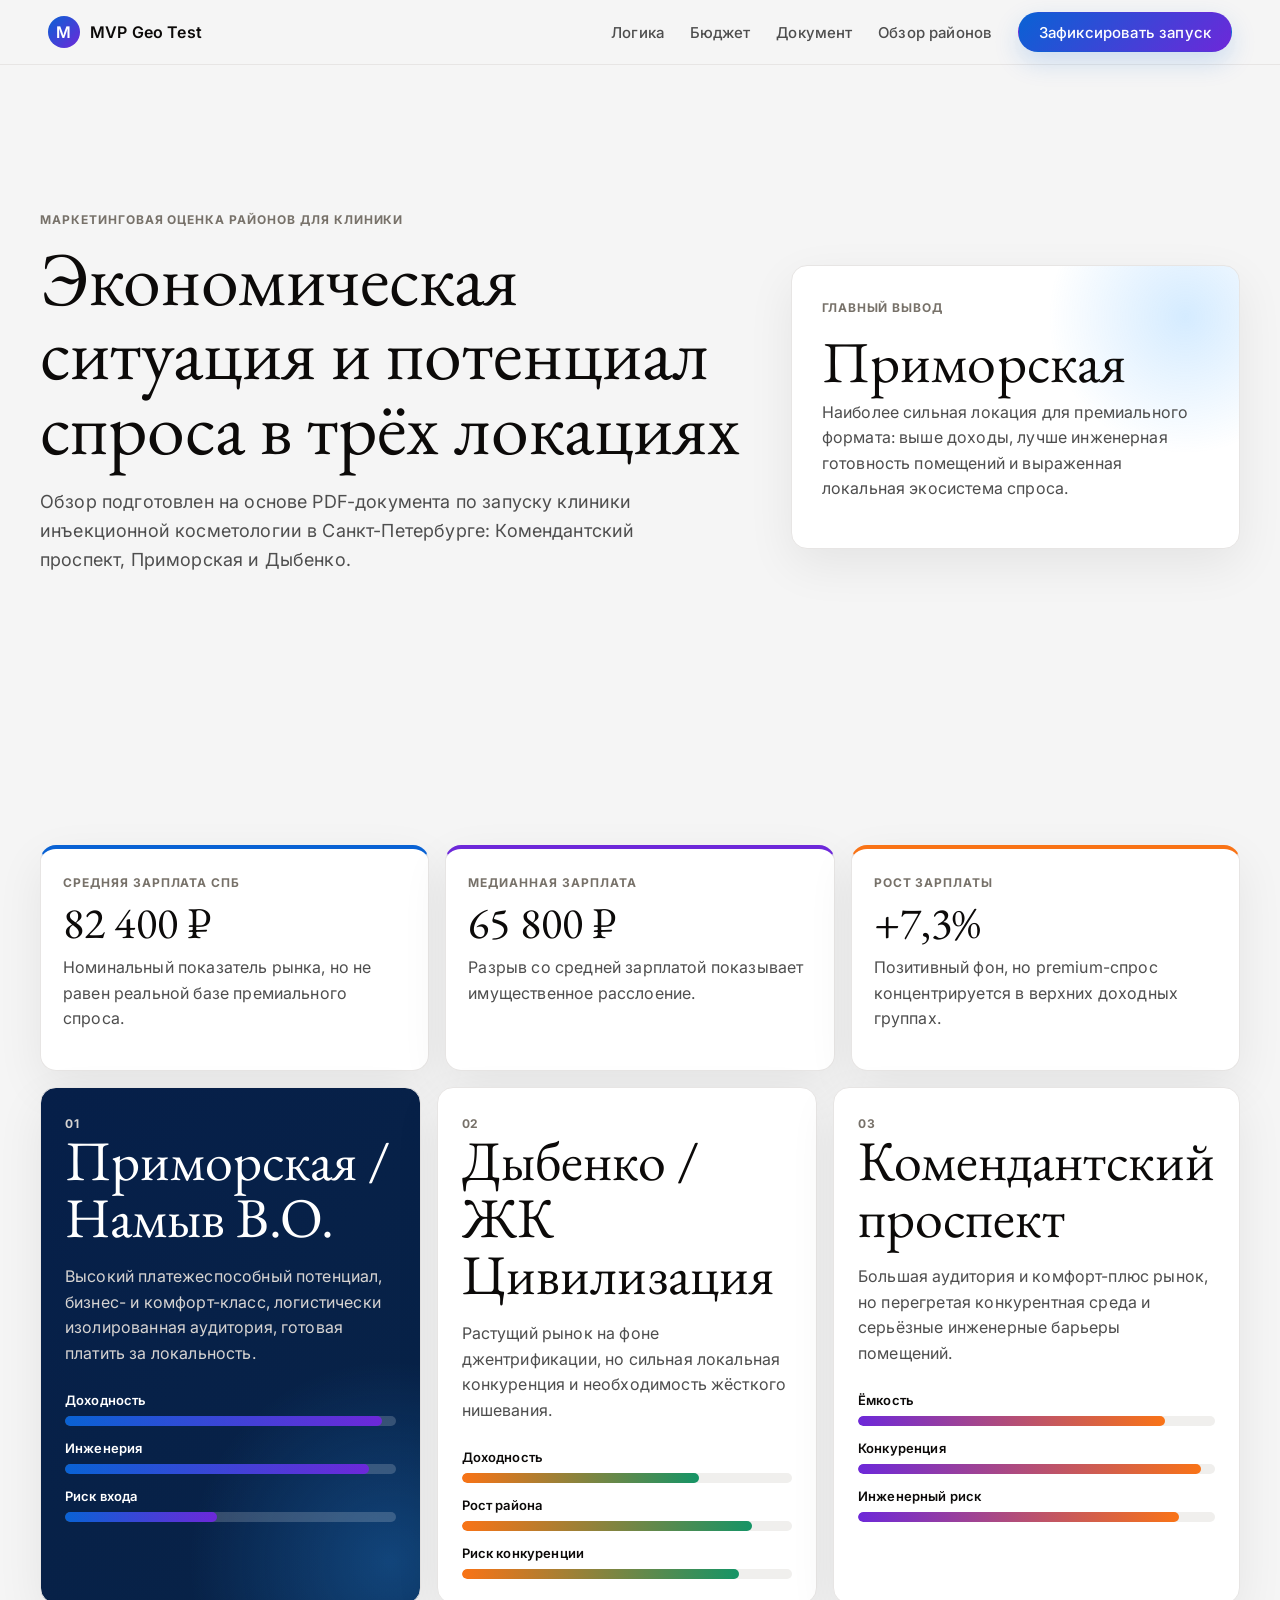
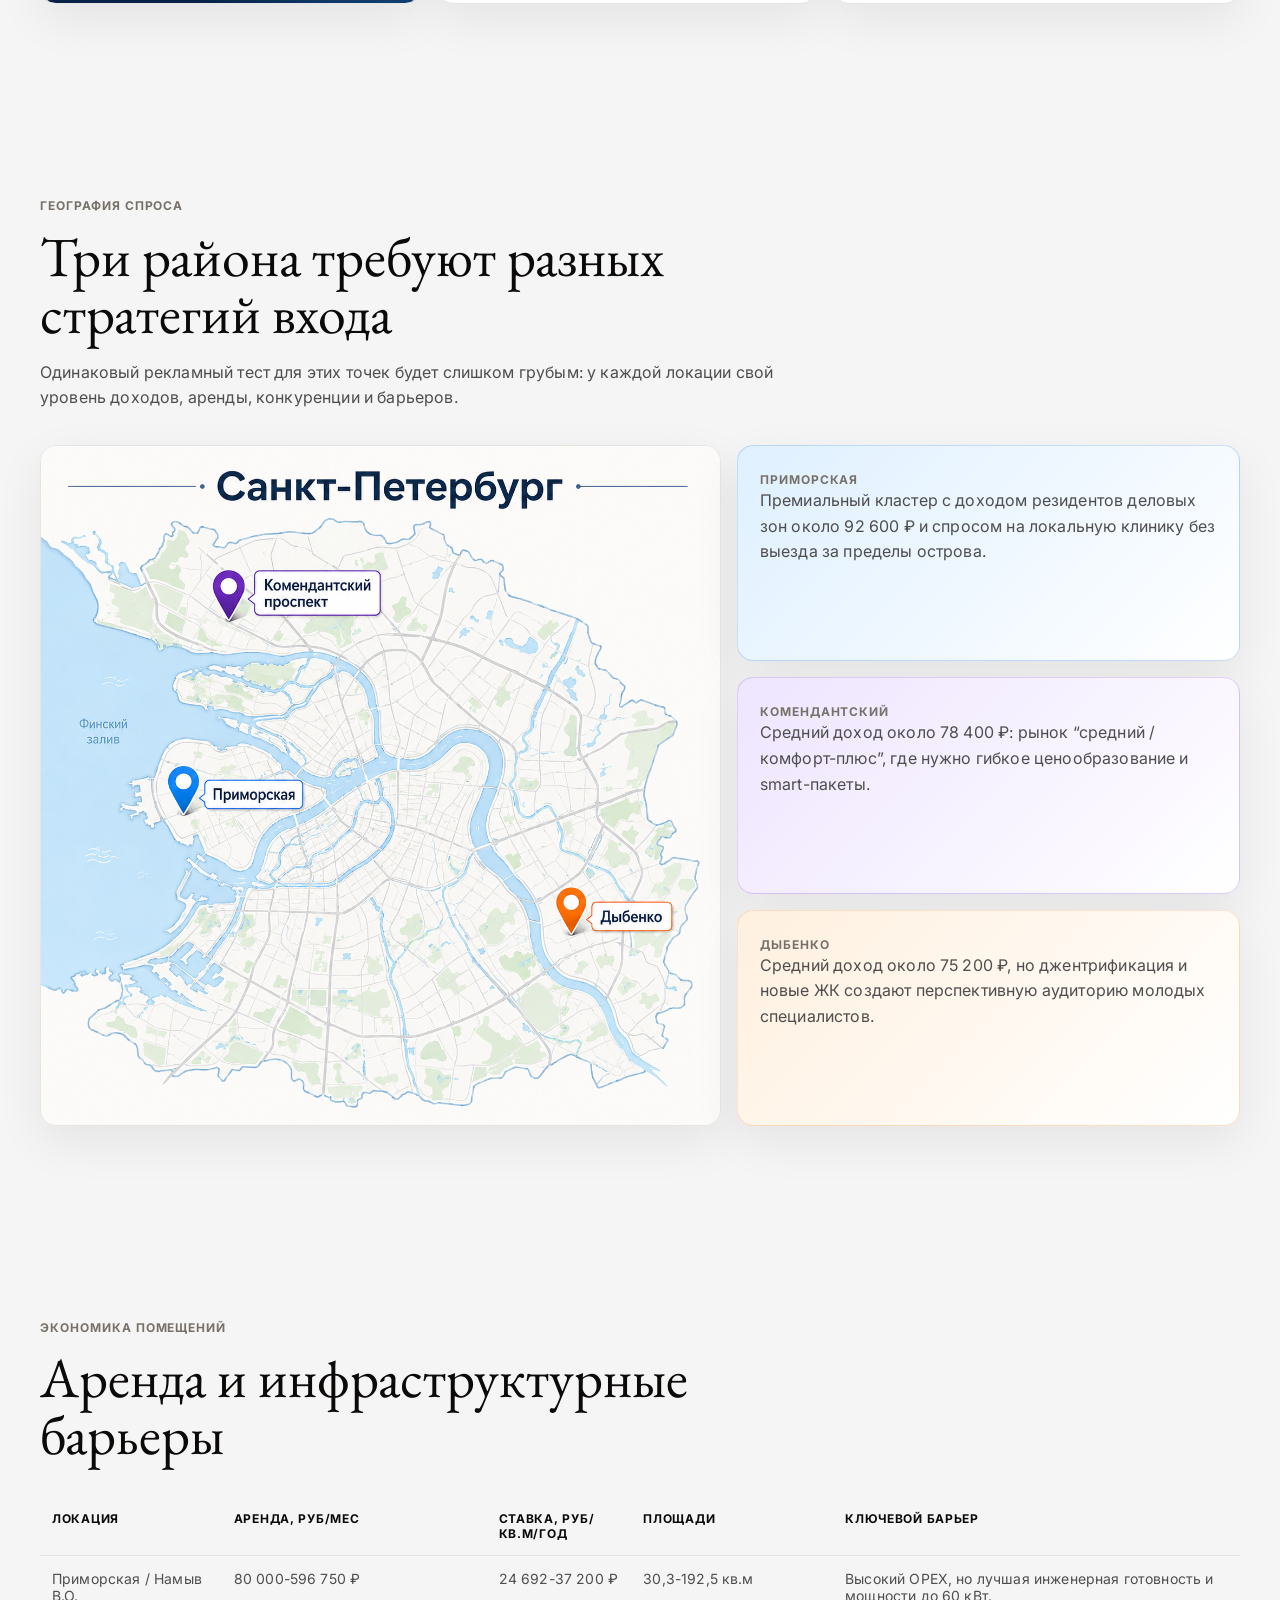
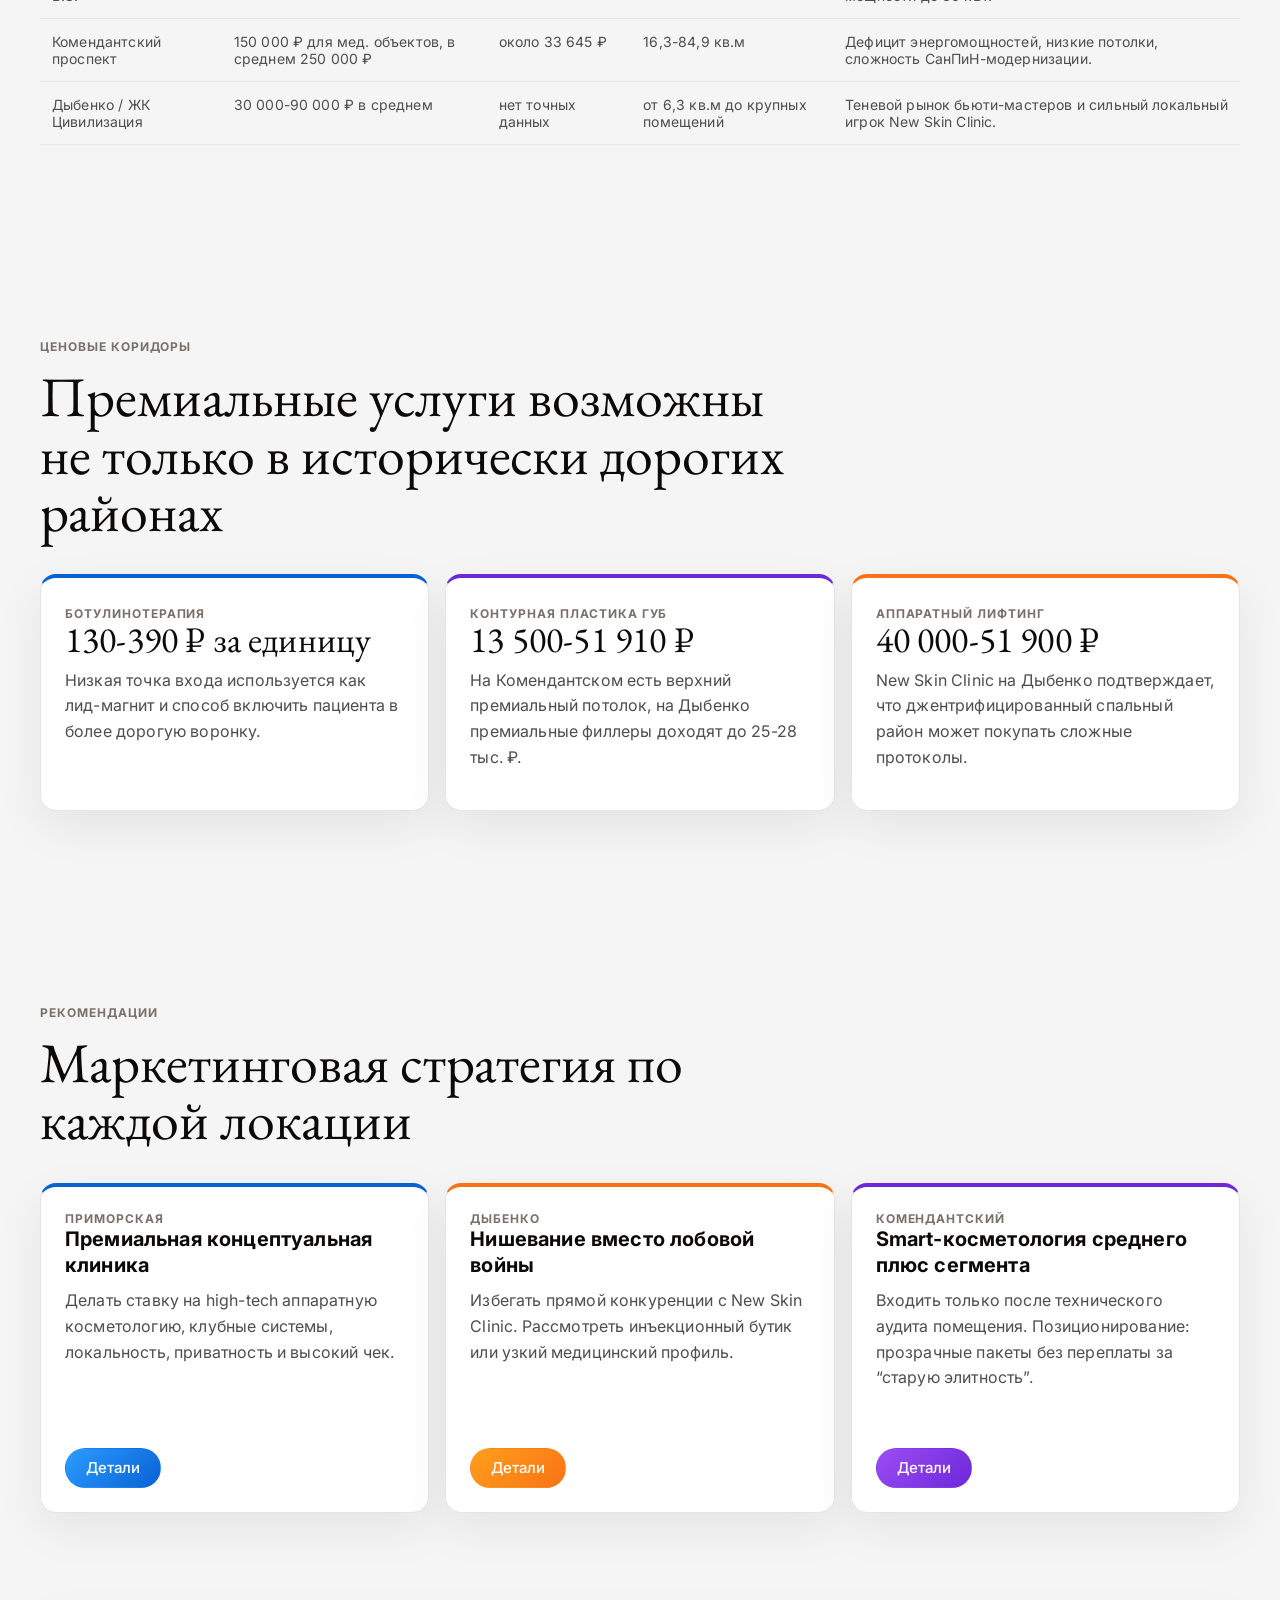
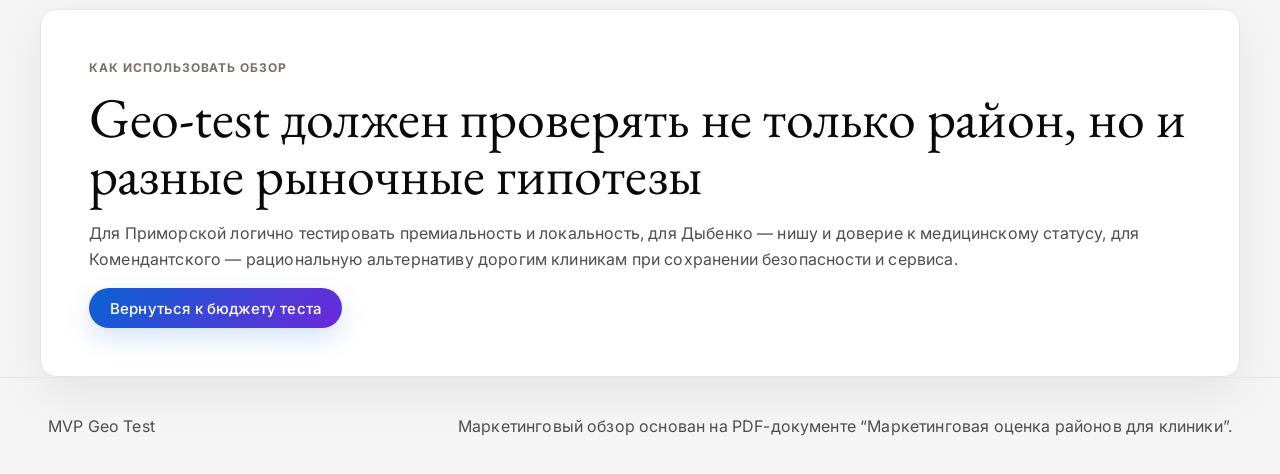
==== commit e9961db7: "Use exact provided district map image" ====
--- a/market-overview.html
+++ b/market-overview.html
@@ -113,7 +113,7 @@
         </div>
         <div class="market-map-grid">
           <div class="map-image-card market-map" aria-label="Карта районов маркетингового обзора">
-            <img src="assets/spb-district-map.svg" alt="Карта Санкт-Петербурга с районами Комендантский проспект, Приморская и Дыбенко" />
+            <img src="assets/spb-district-map.png" alt="Карта Санкт-Петербурга с районами Комендантский проспект, Приморская и Дыбенко" />
           </div>
           <div class="market-insights">
             <article>
--- a/styles.css
+++ b/styles.css
@@ -1024,6 +1024,13 @@
   line-height: 1;
 }
 
+.doc-actions {
+  display: flex;
+  flex-wrap: wrap;
+  gap: 10px;
+  margin-top: 18px;
+}
+
 .doc-flow {
   grid-template-columns: repeat(3, 1fr);
   margin-bottom: 16px;
